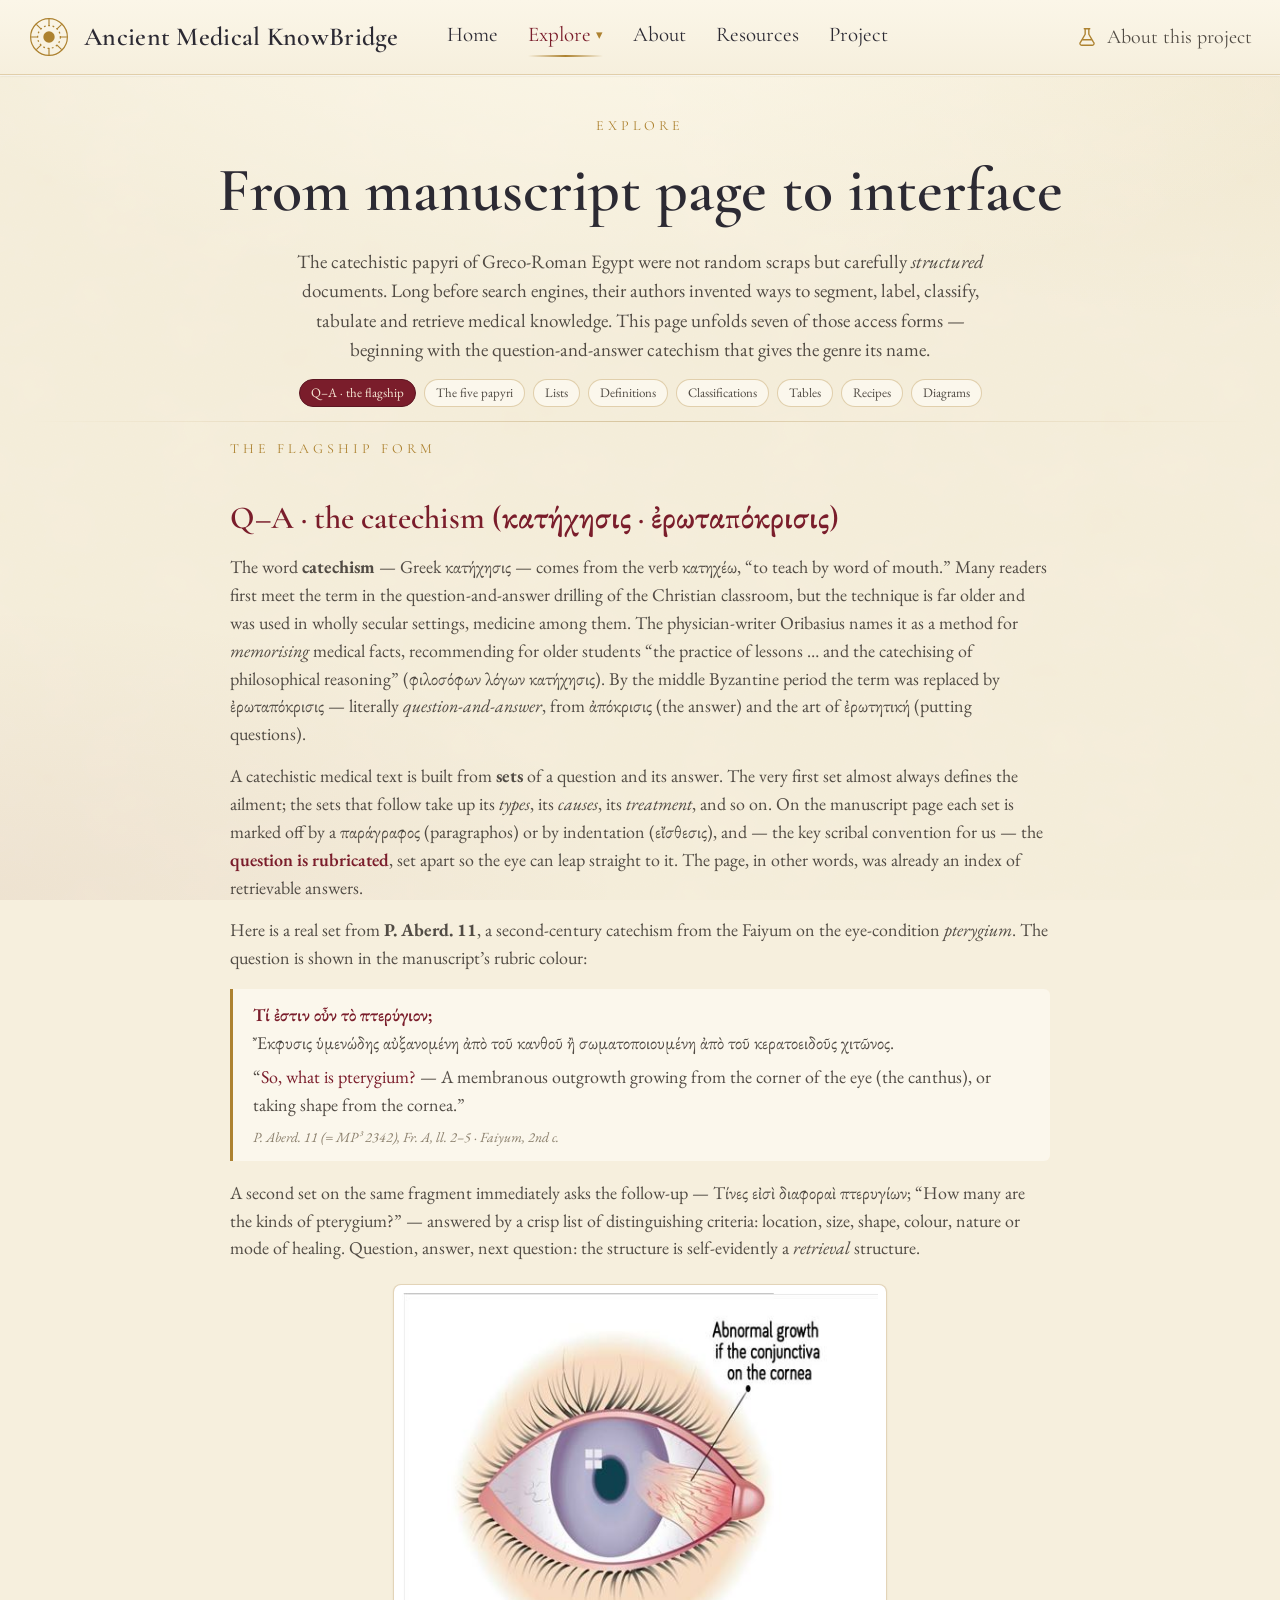
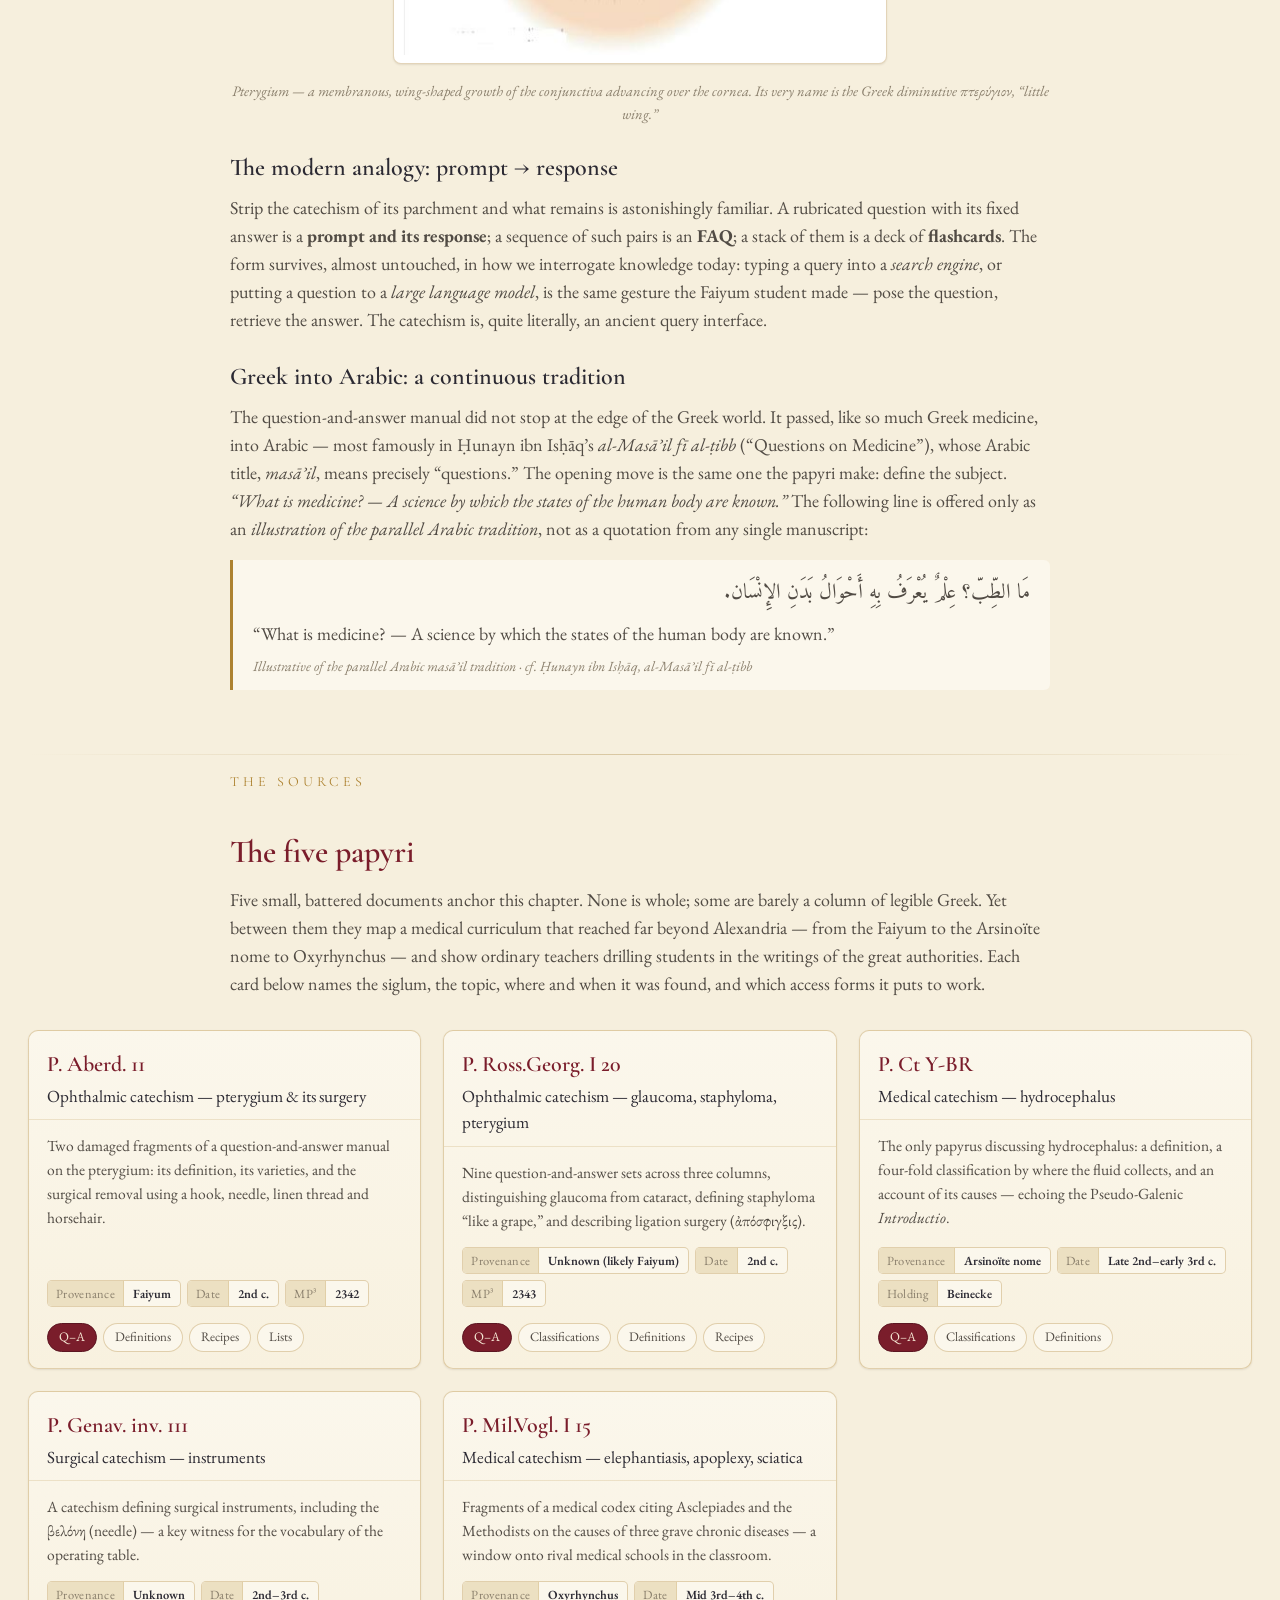
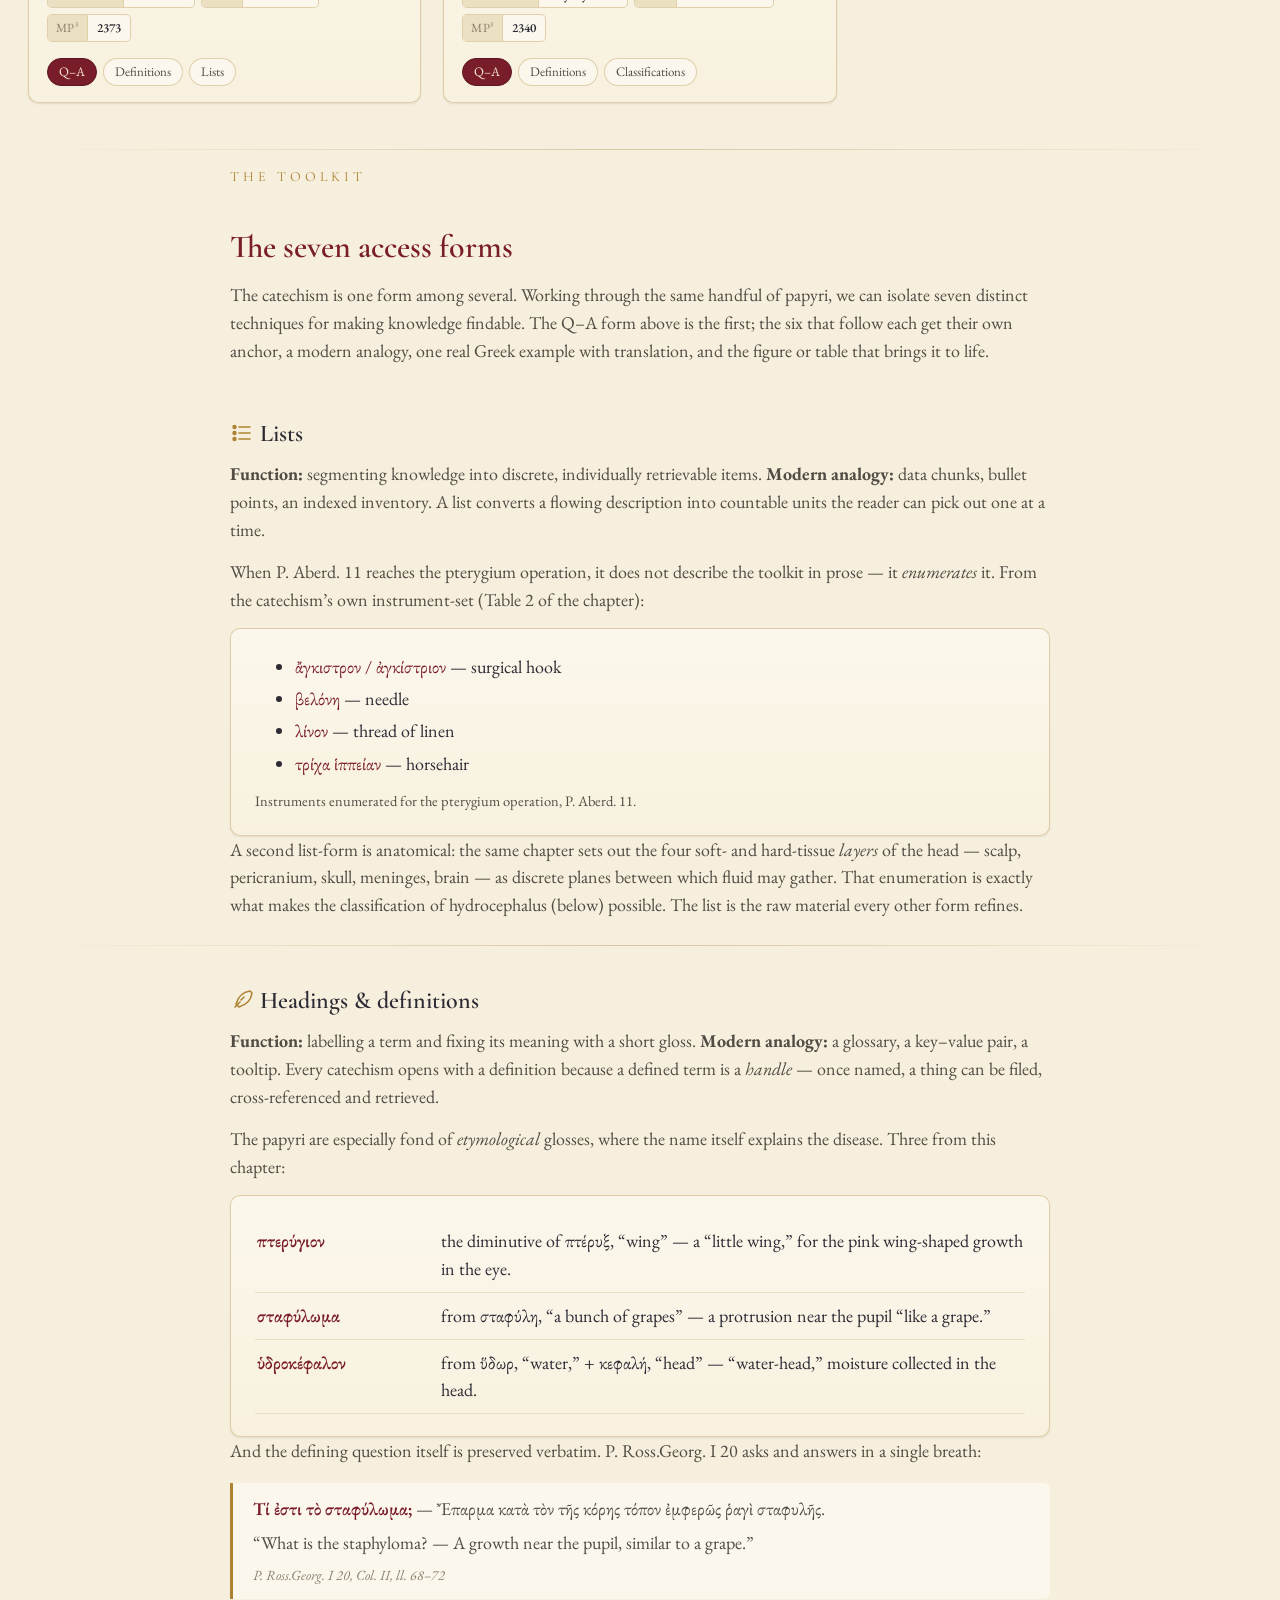
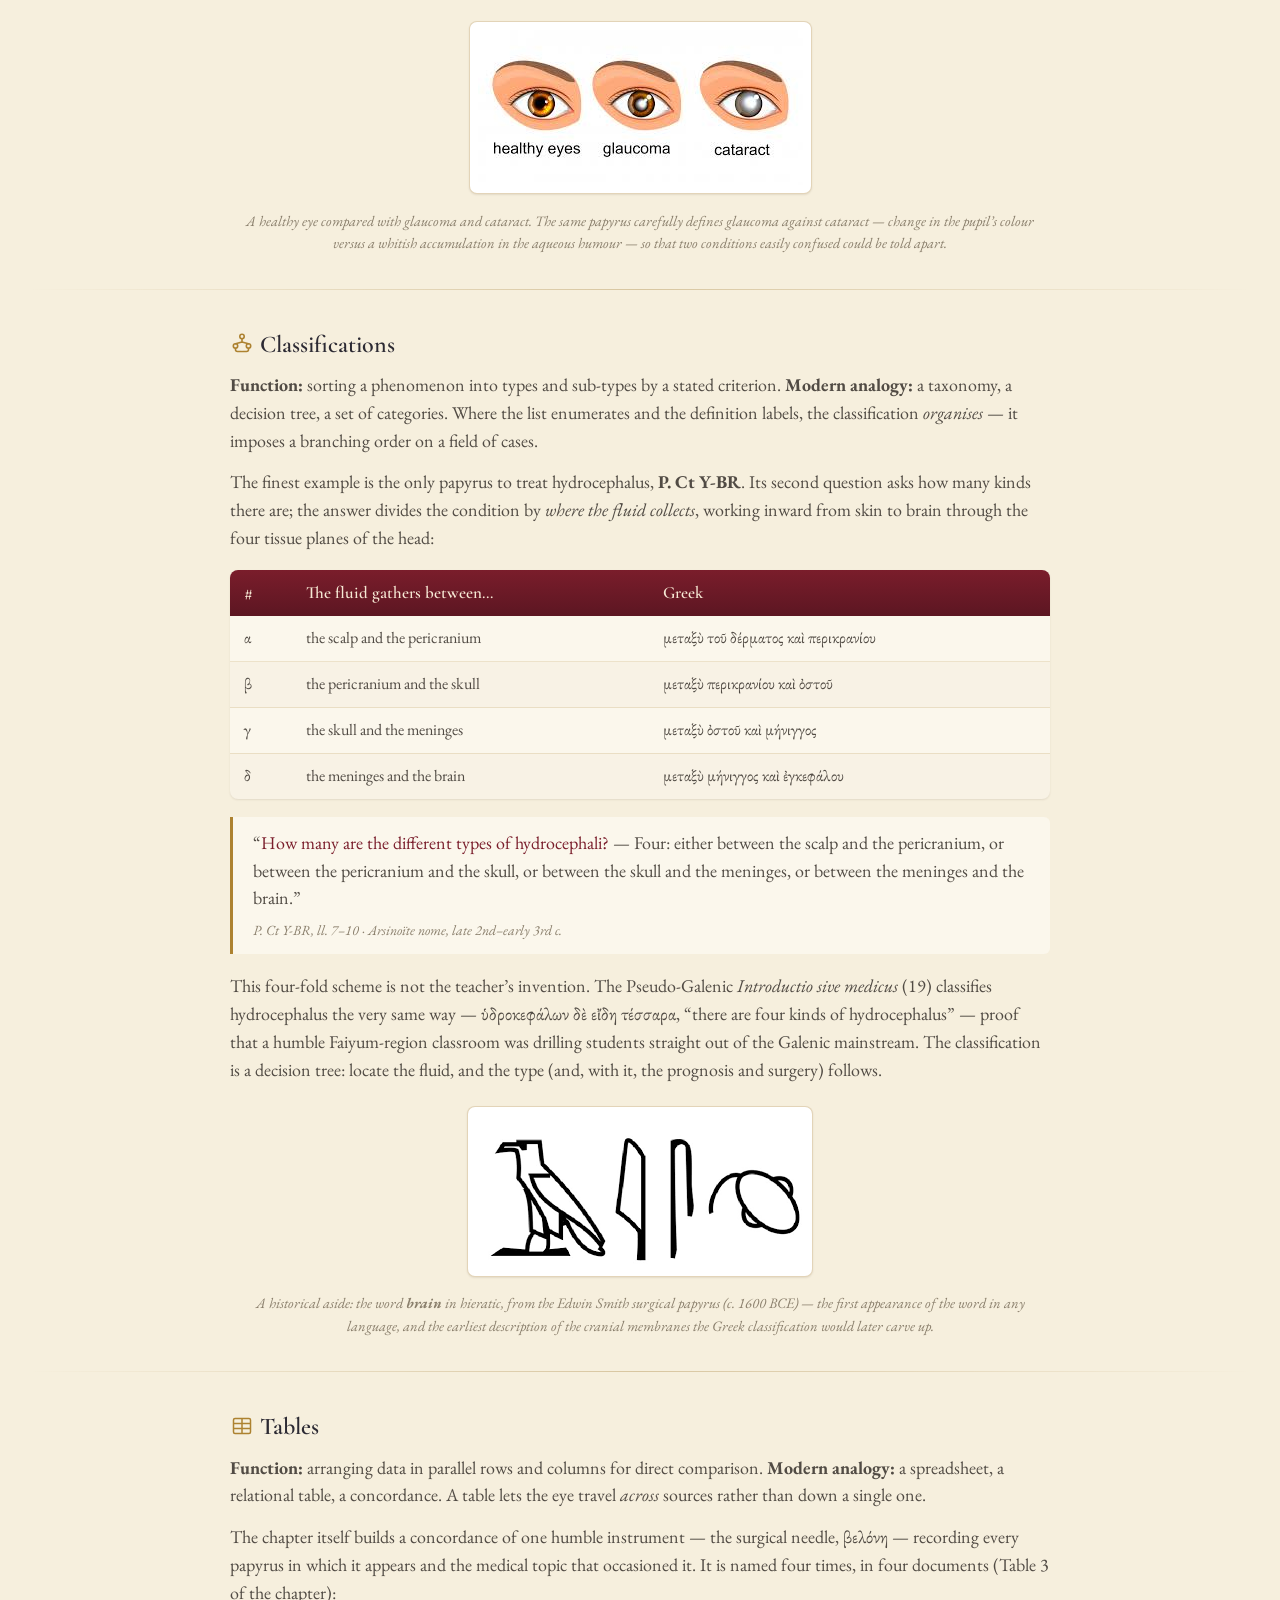
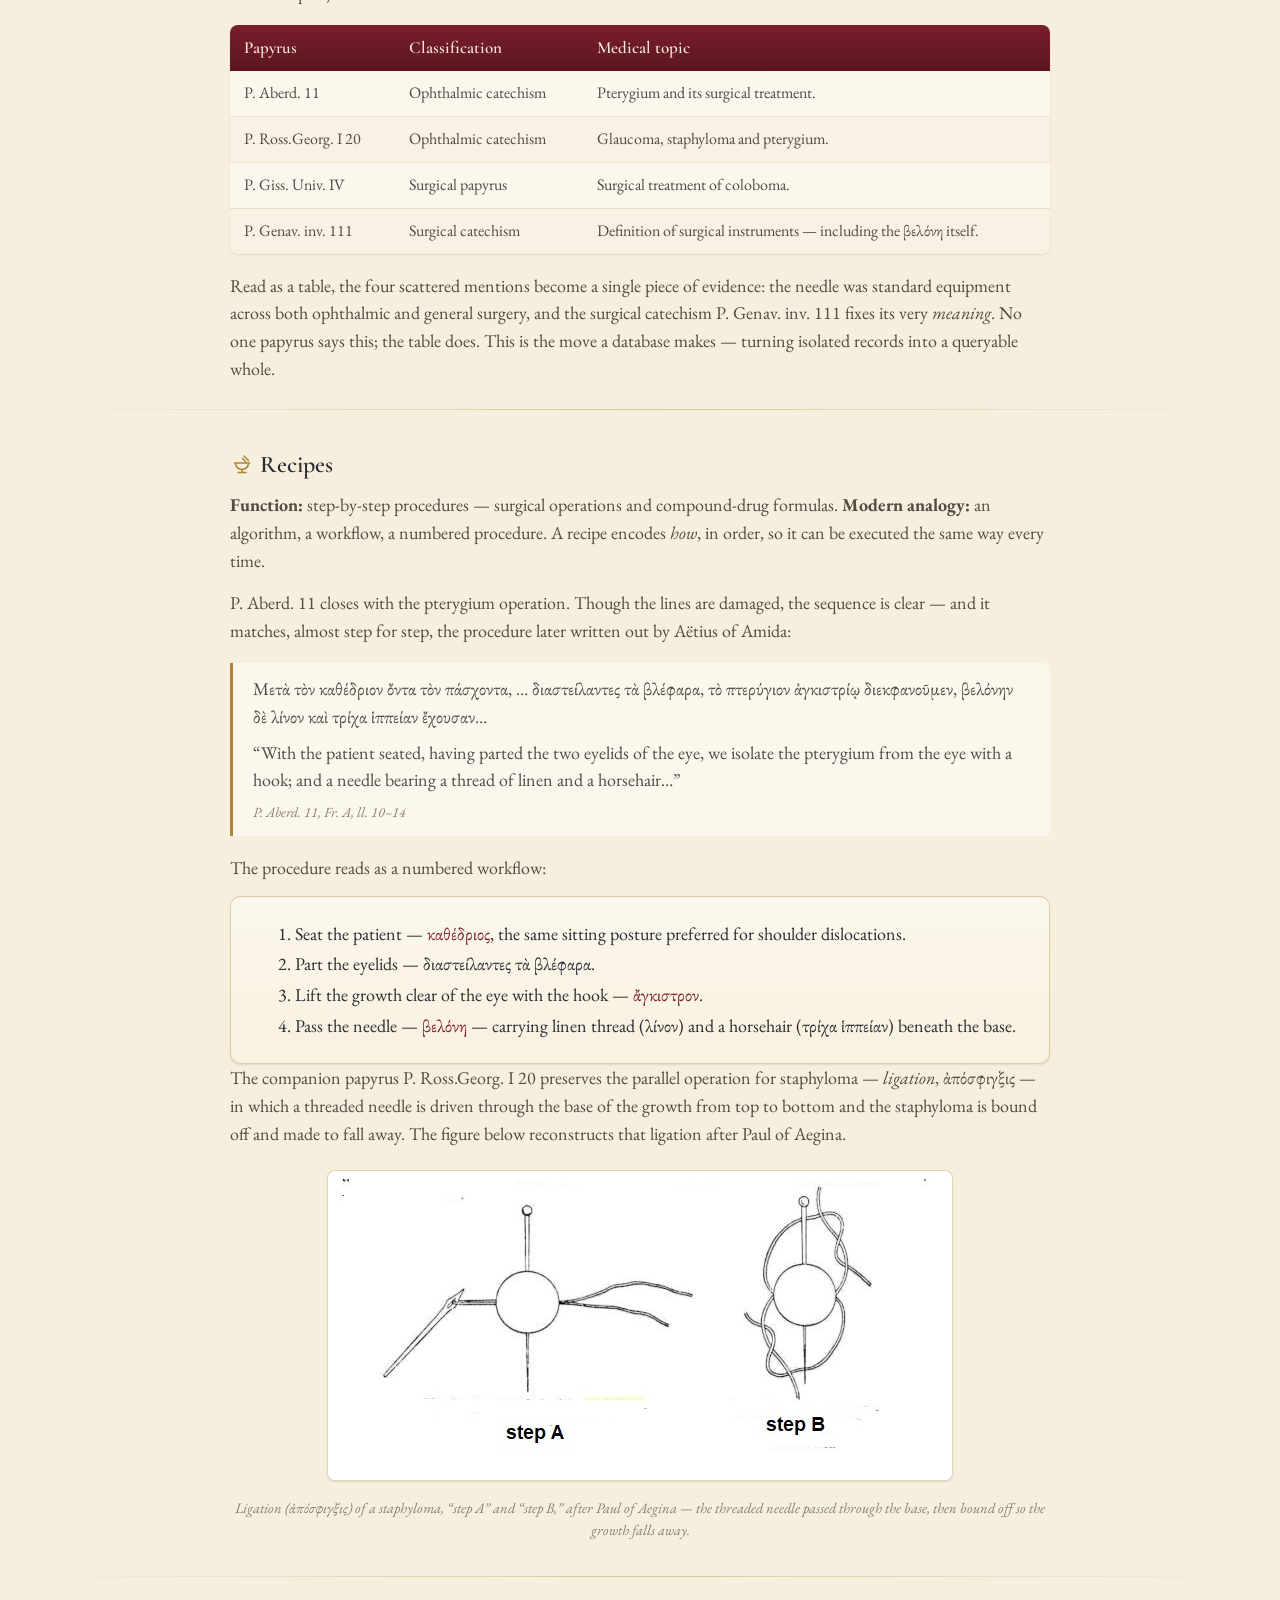
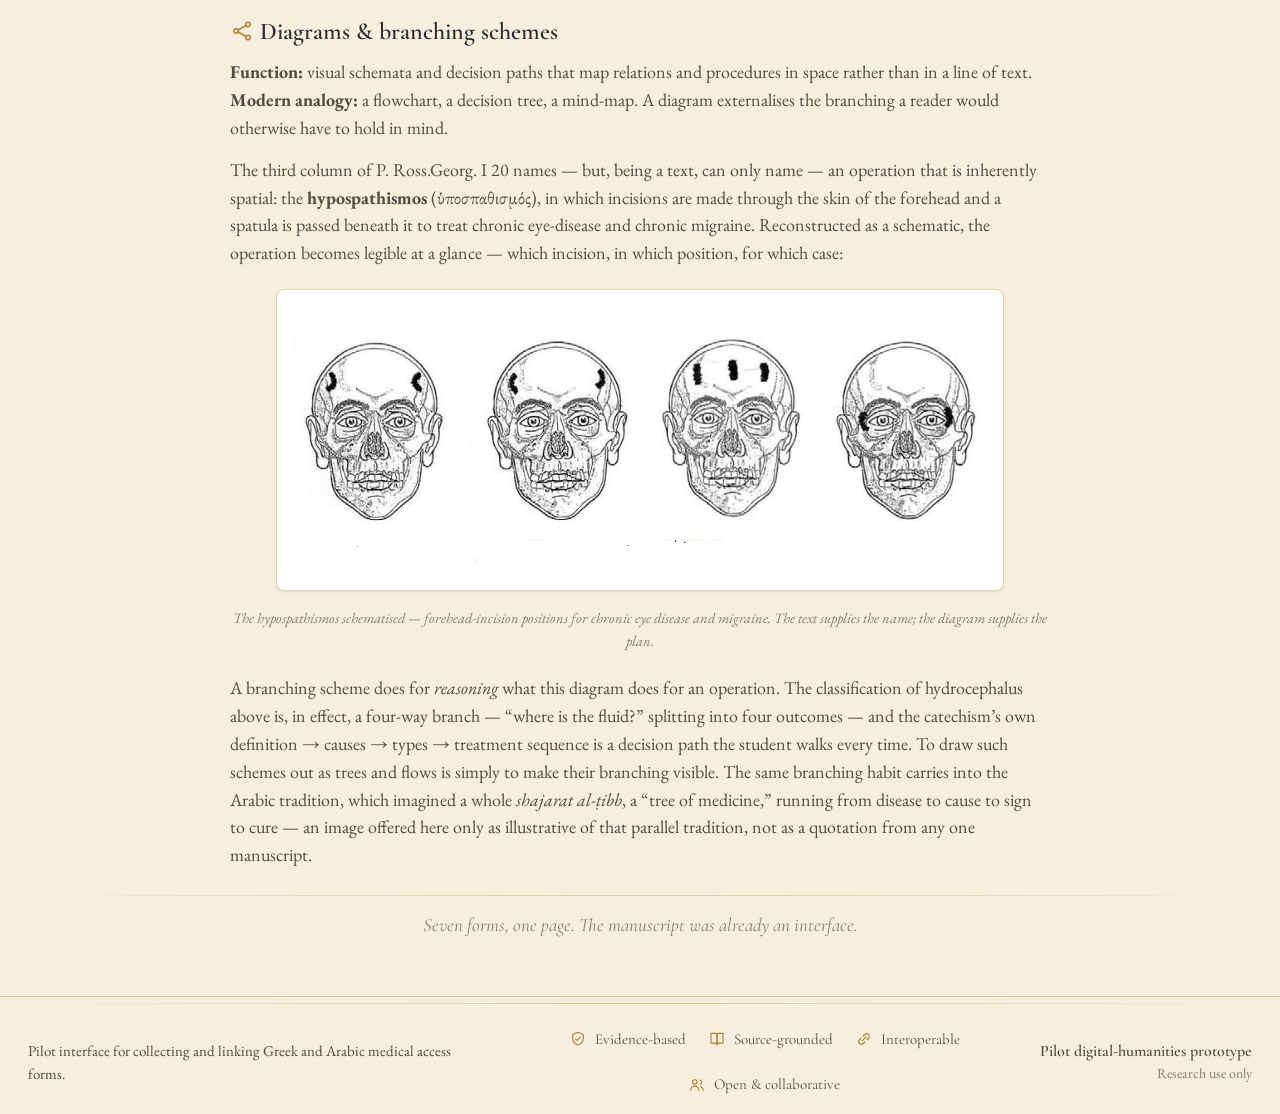
==== explore.html @ 7db0de3a "Publish Ancient Medical KnowBridge — Greek & Arabic medical access forms Co-Authored-By: Claude Opus" ====
<!DOCTYPE html>
<html lang="en">
<head>
<meta charset="utf-8">
<meta name="viewport" content="width=device-width, initial-scale=1">
<title>Explore — Ancient Medical KnowBridge</title>
<meta name="description" content="A deep dive into the seven knowledge-access forms of the Greek medical catechistic papyri — the question-and-answer flagship, the five papyri, and lists, definitions, classifications, tables, recipes and diagrams — from manuscript page to interface.">
<link rel="preconnect" href="https://fonts.googleapis.com">
<link rel="preconnect" href="https://fonts.gstatic.com" crossorigin>
<link href="https://fonts.googleapis.com/css2?family=Cormorant+Garamond:ital,wght@0,400;0,500;0,600;0,700;1,400;1,500;1,600&family=EB+Garamond:ital,wght@0,400;0,500;0,600;1,400;1,500&family=Amiri:wght@400;700&display=swap" rel="stylesheet">
<link rel="stylesheet" href="styles.css">
<link rel="icon" href="assets/favicon.svg">
</head>
<body data-page="explore">
<main class="wrap">

  <!-- ============ page head ============ -->
  <section class="page-head">
    <div class="kicker">Explore</div>
    <h1>From manuscript page to interface</h1>
    <p>The catechistic papyri of Greco-Roman Egypt were not random scraps but carefully <em>structured</em> documents. Long before search engines, their authors invented ways to segment, label, classify, tabulate and retrieve medical knowledge. This page unfolds seven of those access forms — beginning with the question-and-answer catechism that gives the genre its name.</p>
  </section>

  <!-- ============ in-page navigation pills ============ -->
  <div class="center" style="padding:0 0 8px;">
    <div class="pills" style="justify-content:center;">
      <a class="pill solid" href="#qa">Q–A · the flagship</a>
      <a class="pill" href="#papyri">The five papyri</a>
      <a class="pill" href="#lists">Lists</a>
      <a class="pill" href="#definitions">Definitions</a>
      <a class="pill" href="#classifications">Classifications</a>
      <a class="pill" href="#tables">Tables</a>
      <a class="pill" href="#recipes">Recipes</a>
      <a class="pill" href="#diagrams">Diagrams</a>
    </div>
  </div>

  <hr class="divider-rule">

  <!-- ============================================================= -->
  <!-- 1. THE FLAGSHIP: Q–A / CATECHISM                              -->
  <!-- ============================================================= -->
  <section id="qa">
    <div class="prose">
      <div class="kicker" style="color:var(--gold);letter-spacing:4px;text-transform:uppercase;font-family:var(--display);font-size:14px;">The flagship form</div>
      <h2>Q–A · the catechism (κατήχησις · ἐρωταπόκρισις)</h2>

      <p>The word <strong>catechism</strong> — Greek <span class="greek">κατήχησις</span> — comes from the verb <span class="greek">κατηχέω</span>, “to teach by word of mouth.” Many readers first meet the term in the question-and-answer drilling of the Christian classroom, but the technique is far older and was used in wholly secular settings, medicine among them. The physician-writer Oribasius names it as a method for <em>memorising</em> medical facts, recommending for older students “the practice of lessons … and the catechising of philosophical reasoning” (<span class="greek">φιλοσόφων λόγων κατήχησις</span>). By the middle Byzantine period the term was replaced by <span class="greek">ἐρωταπόκρισις</span> — literally <em>question-and-answer</em>, from <span class="greek">ἀπόκρισις</span> (the answer) and the art of <span class="greek">ἐρωτητική</span> (putting questions).</p>

      <p>A catechistic medical text is built from <strong>sets</strong> of a question and its answer. The very first set almost always defines the ailment; the sets that follow take up its <em>types</em>, its <em>causes</em>, its <em>treatment</em>, and so on. On the manuscript page each set is marked off by a <span class="greek">παράγραφος</span> (paragraphos) or by indentation (<span class="greek">εἴσθεσις</span>), and — the key scribal convention for us — the <span style="color:var(--burgundy);font-weight:600;">question is rubricated</span>, set apart so the eye can leap straight to it. The page, in other words, was already an index of retrievable answers.</p>

      <p>Here is a real set from <strong>P. Aberd. 11</strong>, a second-century catechism from the Faiyum on the eye-condition <em>pterygium</em>. The question is shown in the manuscript’s rubric colour:</p>

      <blockquote>
        <p class="greek" style="margin:0 0 6px;"><span style="color:var(--burgundy);font-weight:600;">Τί ἐστιν οὖν τὸ πτερύγιον;</span><br>
        Ἔκφυσις ὑμενώδης αὐξανομένη ἀπὸ τοῦ κανθοῦ ἢ σωματοποιουμένη ἀπὸ τοῦ κερατοειδοῦς χιτῶνος.</p>
        <p style="margin:0;">“<span style="color:var(--burgundy);">So, what is pterygium?</span> — A membranous outgrowth growing from the corner of the eye (the canthus), or taking shape from the cornea.”</p>
        <span class="src">P. Aberd. 11 (= MP³ 2342), Fr. A, ll. 2–5 · Faiyum, 2nd c.</span>
      </blockquote>

      <p>A second set on the same fragment immediately asks the follow-up — <span class="greek">Τίνες εἰσὶ διαφοραὶ πτερυγίων;</span> “How many are the kinds of pterygium?” — answered by a crisp list of distinguishing criteria: location, size, shape, colour, nature or mode of healing. Question, answer, next question: the structure is self-evidently a <em>retrieval</em> structure.</p>

      <figure class="fig">
        <img src="assets/manuscripts/img01.jpg" alt="Modern medical illustration of a pterygium: a triangular, wing-shaped conjunctival growth advancing from the corner of the eye across the cornea.">
        <figcaption>Pterygium — a membranous, wing-shaped growth of the conjunctiva advancing over the cornea. Its very name is the Greek diminutive <span class="greek">πτερύγιον</span>, “little wing.”</figcaption>
      </figure>

      <h3>The modern analogy: prompt → response</h3>
      <p>Strip the catechism of its parchment and what remains is astonishingly familiar. A rubricated question with its fixed answer is a <strong>prompt and its response</strong>; a sequence of such pairs is an <strong>FAQ</strong>; a stack of them is a deck of <strong>flashcards</strong>. The form survives, almost untouched, in how we interrogate knowledge today: typing a query into a <em>search engine</em>, or putting a question to a <em>large language model</em>, is the same gesture the Faiyum student made — pose the question, retrieve the answer. The catechism is, quite literally, an ancient query interface.</p>

      <h3>Greek into Arabic: a continuous tradition</h3>
      <p>The question-and-answer manual did not stop at the edge of the Greek world. It passed, like so much Greek medicine, into Arabic — most famously in Ḥunayn ibn Isḥāq’s <em>al-Masāʾil fī al-ṭibb</em> (“Questions on Medicine”), whose Arabic title, <em>masāʾil</em>, means precisely “questions.” The opening move is the same one the papyri make: define the subject. <em>“What is medicine? — A science by which the states of the human body are known.”</em> The following line is offered only as an <em>illustration of the parallel Arabic tradition</em>, not as a quotation from any single manuscript:</p>

      <blockquote>
        <p class="greek" dir="rtl" style="font-family:var(--arabic);font-size:21px;line-height:2;text-align:right;margin:0 0 6px;">مَا الطِّبّ؟ عِلْمٌ يُعْرَفُ بِهِ أَحْوَالُ بَدَنِ الإِنْسَان.</p>
        <p style="margin:0;">“What is medicine? — A science by which the states of the human body are known.”</p>
        <span class="src">Illustrative of the parallel Arabic <em>masāʾil</em> tradition · cf. Ḥunayn ibn Isḥāq, al-Masāʾil fī al-ṭibb</span>
      </blockquote>
    </div>
  </section>

  <hr class="divider-rule">

  <!-- ============================================================= -->
  <!-- 2. THE FIVE PAPYRI                                            -->
  <!-- ============================================================= -->
  <section id="papyri">
    <div class="prose" style="padding-bottom:4px;">
      <div class="kicker" style="color:var(--gold);letter-spacing:4px;text-transform:uppercase;font-family:var(--display);font-size:14px;">The sources</div>
      <h2>The five papyri</h2>
      <p>Five small, battered documents anchor this chapter. None is whole; some are barely a column of legible Greek. Yet between them they map a medical curriculum that reached far beyond Alexandria — from the Faiyum to the Arsinoïte nome to Oxyrhynchus — and show ordinary teachers drilling students in the writings of the great authorities. Each card below names the siglum, the topic, where and when it was found, and which access forms it puts to work.</p>
    </div>

    <div class="gallery">

      <div class="papyrus">
        <div class="pp-head">
          <div class="pp-id">P. Aberd. 11</div>
          <div class="pp-topic">Ophthalmic catechism — pterygium &amp; its surgery</div>
        </div>
        <div class="pp-body">Two damaged fragments of a question-and-answer manual on the pterygium: its definition, its varieties, and the surgical removal using a hook, needle, linen thread and horsehair.</div>
        <div class="pp-meta">
          <span class="chip"><span class="k">Provenance</span><span class="v">Faiyum</span></span>
          <span class="chip"><span class="k">Date</span><span class="v">2nd c.</span></span>
          <span class="chip"><span class="k">MP³</span><span class="v">2342</span></span>
        </div>
        <div class="pp-meta" style="padding-top:0;">
          <span class="pill solid">Q–A</span><span class="pill">Definitions</span><span class="pill">Recipes</span><span class="pill">Lists</span>
        </div>
      </div>

      <div class="papyrus">
        <div class="pp-head">
          <div class="pp-id">P. Ross.Georg. I 20</div>
          <div class="pp-topic">Ophthalmic catechism — glaucoma, staphyloma, pterygium</div>
        </div>
        <div class="pp-body">Nine question-and-answer sets across three columns, distinguishing glaucoma from cataract, defining staphyloma “like a grape,” and describing ligation surgery (<span class="greek">ἀπόσφιγξις</span>).</div>
        <div class="pp-meta">
          <span class="chip"><span class="k">Provenance</span><span class="v">Unknown (likely Faiyum)</span></span>
          <span class="chip"><span class="k">Date</span><span class="v">2nd c.</span></span>
          <span class="chip"><span class="k">MP³</span><span class="v">2343</span></span>
        </div>
        <div class="pp-meta" style="padding-top:0;">
          <span class="pill solid">Q–A</span><span class="pill">Classifications</span><span class="pill">Definitions</span><span class="pill">Recipes</span>
        </div>
      </div>

      <div class="papyrus">
        <div class="pp-head">
          <div class="pp-id">P. Ct Y-BR</div>
          <div class="pp-topic">Medical catechism — hydrocephalus</div>
        </div>
        <div class="pp-body">The only papyrus discussing hydrocephalus: a definition, a four-fold classification by where the fluid collects, and an account of its causes — echoing the Pseudo-Galenic <em>Introductio</em>.</div>
        <div class="pp-meta">
          <span class="chip"><span class="k">Provenance</span><span class="v">Arsinoïte nome</span></span>
          <span class="chip"><span class="k">Date</span><span class="v">Late 2nd–early 3rd c.</span></span>
          <span class="chip"><span class="k">Holding</span><span class="v">Beinecke</span></span>
        </div>
        <div class="pp-meta" style="padding-top:0;">
          <span class="pill solid">Q–A</span><span class="pill">Classifications</span><span class="pill">Definitions</span>
        </div>
      </div>

      <div class="papyrus">
        <div class="pp-head">
          <div class="pp-id">P. Genav. inv. 111</div>
          <div class="pp-topic">Surgical catechism — instruments</div>
        </div>
        <div class="pp-body">A catechism defining surgical instruments, including the <span class="greek">βελόνη</span> (needle) — a key witness for the vocabulary of the operating table.</div>
        <div class="pp-meta">
          <span class="chip"><span class="k">Provenance</span><span class="v">Unknown</span></span>
          <span class="chip"><span class="k">Date</span><span class="v">2nd–3rd c.</span></span>
          <span class="chip"><span class="k">MP³</span><span class="v">2373</span></span>
        </div>
        <div class="pp-meta" style="padding-top:0;">
          <span class="pill solid">Q–A</span><span class="pill">Definitions</span><span class="pill">Lists</span>
        </div>
      </div>

      <div class="papyrus">
        <div class="pp-head">
          <div class="pp-id">P. Mil.Vogl. I 15</div>
          <div class="pp-topic">Medical catechism — elephantiasis, apoplexy, sciatica</div>
        </div>
        <div class="pp-body">Fragments of a medical codex citing Asclepiades and the Methodists on the causes of three grave chronic diseases — a window onto rival medical schools in the classroom.</div>
        <div class="pp-meta">
          <span class="chip"><span class="k">Provenance</span><span class="v">Oxyrhynchus</span></span>
          <span class="chip"><span class="k">Date</span><span class="v">Mid 3rd–4th c.</span></span>
          <span class="chip"><span class="k">MP³</span><span class="v">2340</span></span>
        </div>
        <div class="pp-meta" style="padding-top:0;">
          <span class="pill solid">Q–A</span><span class="pill">Definitions</span><span class="pill">Classifications</span>
        </div>
      </div>

    </div>
  </section>

  <hr class="divider-rule">

  <!-- ============================================================= -->
  <!-- 3. THE SEVEN ACCESS FORMS                                     -->
  <!-- ============================================================= -->
  <section id="forms">
    <div class="prose" style="padding-bottom:6px;">
      <div class="kicker" style="color:var(--gold);letter-spacing:4px;text-transform:uppercase;font-family:var(--display);font-size:14px;">The toolkit</div>
      <h2>The seven access forms</h2>
      <p>The catechism is one form among several. Working through the same handful of papyri, we can isolate seven distinct techniques for making knowledge findable. The Q–A form above is the first; the six that follow each get their own anchor, a modern analogy, one real Greek example with translation, and the figure or table that brings it to life.</p>
    </div>

    <!-- ---------- LISTS ---------- -->
    <div id="lists" class="prose" style="padding-top:6px;padding-bottom:6px;">
      <h3><svg style="width:24px;height:24px;color:var(--gold);vertical-align:-4px;margin-right:6px;"><use href="#i-list"/></svg>Lists</h3>
      <p><strong>Function:</strong> segmenting knowledge into discrete, individually retrievable items. <strong>Modern analogy:</strong> data chunks, bullet points, an indexed inventory. A list converts a flowing description into countable units the reader can pick out one at a time.</p>
      <p>When P. Aberd. 11 reaches the pterygium operation, it does not describe the toolkit in prose — it <em>enumerates</em> it. From the catechism’s own instrument-set (Table 2 of the chapter):</p>
      <div class="card-panel">
        <ul class="greek" style="margin:0;line-height:1.8;">
          <li><span style="color:var(--burgundy);">ἄγκιστρον / ἀγκίστριον</span> — surgical hook</li>
          <li><span style="color:var(--burgundy);">βελόνη</span> — needle</li>
          <li><span style="color:var(--burgundy);">λίνον</span> — thread of linen</li>
          <li><span style="color:var(--burgundy);">τρίχα ἱππείαν</span> — horsehair</li>
        </ul>
        <p class="muted" style="margin:10px 0 0;font-size:14.5px;">Instruments enumerated for the pterygium operation, P. Aberd. 11.</p>
      </div>
      <p>A second list-form is anatomical: the same chapter sets out the four soft- and hard-tissue <em>layers</em> of the head — scalp, pericranium, skull, meninges, brain — as discrete planes between which fluid may gather. That enumeration is exactly what makes the classification of hydrocephalus (below) possible. The list is the raw material every other form refines.</p>
    </div>

    <hr class="divider-rule">

    <!-- ---------- DEFINITIONS ---------- -->
    <div id="definitions" class="prose" style="padding-top:6px;padding-bottom:6px;">
      <h3><svg style="width:24px;height:24px;color:var(--gold);vertical-align:-4px;margin-right:6px;"><use href="#i-quill"/></svg>Headings &amp; definitions</h3>
      <p><strong>Function:</strong> labelling a term and fixing its meaning with a short gloss. <strong>Modern analogy:</strong> a glossary, a key–value pair, a tooltip. Every catechism opens with a definition because a defined term is a <em>handle</em> — once named, a thing can be filed, cross-referenced and retrieved.</p>
      <p>The papyri are especially fond of <em>etymological</em> glosses, where the name itself explains the disease. Three from this chapter:</p>
      <div class="card-panel">
        <div class="prop-row" style="display:grid;grid-template-columns:170px 1fr;gap:14px;padding:9px 2px;border-bottom:1px solid var(--line-soft);">
          <span class="greek" style="color:var(--burgundy);font-weight:600;">πτερύγιον</span>
          <span>the diminutive of <span class="greek">πτέρυξ</span>, “wing” — a “little wing,” for the pink wing-shaped growth in the eye.</span>
        </div>
        <div class="prop-row" style="display:grid;grid-template-columns:170px 1fr;gap:14px;padding:9px 2px;border-bottom:1px solid var(--line-soft);">
          <span class="greek" style="color:var(--burgundy);font-weight:600;">σταφύλωμα</span>
          <span>from <span class="greek">σταφύλη</span>, “a bunch of grapes” — a protrusion near the pupil “like a grape.”</span>
        </div>
        <div class="prop-row" style="display:grid;grid-template-columns:170px 1fr;gap:14px;padding:9px 2px;">
          <span class="greek" style="color:var(--burgundy);font-weight:600;">ὑδροκέφαλον</span>
          <span>from <span class="greek">ὕδωρ</span>, “water,” + <span class="greek">κεφαλή</span>, “head” — “water-head,” moisture collected in the head.</span>
        </div>
      </div>
      <p>And the defining question itself is preserved verbatim. P. Ross.Georg. I 20 asks and answers in a single breath:</p>
      <blockquote>
        <p class="greek" style="margin:0 0 6px;"><span style="color:var(--burgundy);font-weight:600;">Τί ἐστι τὸ σταφύλωμα;</span> — Ἔπαρμα κατὰ τὸν τῆς κόρης τόπον ἐμφερῶς ῥαγὶ σταφυλῆς.</p>
        <p style="margin:0;">“What is the staphyloma? — A growth near the pupil, similar to a grape.”</p>
        <span class="src">P. Ross.Georg. I 20, Col. II, ll. 68–72</span>
      </blockquote>
      <figure class="fig">
        <img src="assets/manuscripts/img07.jpg" alt="Illustration comparing a healthy eye with an eye affected by glaucoma and one affected by cataract.">
        <figcaption>A healthy eye compared with glaucoma and cataract. The same papyrus carefully <em>defines</em> glaucoma against cataract — change in the pupil’s colour versus a whitish accumulation in the aqueous humour — so that two conditions easily confused could be told apart.</figcaption>
      </figure>
    </div>

    <hr class="divider-rule">

    <!-- ---------- CLASSIFICATIONS ---------- -->
    <div id="classifications" class="prose" style="padding-top:6px;padding-bottom:6px;">
      <h3><svg style="width:24px;height:24px;color:var(--gold);vertical-align:-4px;margin-right:6px;"><use href="#i-tree"/></svg>Classifications</h3>
      <p><strong>Function:</strong> sorting a phenomenon into types and sub-types by a stated criterion. <strong>Modern analogy:</strong> a taxonomy, a decision tree, a set of categories. Where the list enumerates and the definition labels, the classification <em>organises</em> — it imposes a branching order on a field of cases.</p>
      <p>The finest example is the only papyrus to treat hydrocephalus, <strong>P. Ct Y-BR</strong>. Its second question asks how many kinds there are; the answer divides the condition by <em>where the fluid collects</em>, working inward from skin to brain through the four tissue planes of the head:</p>

      <table class="data">
        <thead>
          <tr><th>#</th><th>The fluid gathers between…</th><th>Greek</th></tr>
        </thead>
        <tbody>
          <tr><td>α</td><td>the scalp and the pericranium</td><td class="greek">μεταξὺ τοῦ δέρματος καὶ περικρανίου</td></tr>
          <tr><td>β</td><td>the pericranium and the skull</td><td class="greek">μεταξὺ περικρανίου καὶ ὀστοῦ</td></tr>
          <tr><td>γ</td><td>the skull and the meninges</td><td class="greek">μεταξὺ ὀστοῦ καὶ μήνιγγος</td></tr>
          <tr><td>δ</td><td>the meninges and the brain</td><td class="greek">μεταξὺ μήνιγγος καὶ ἐγκεφάλου</td></tr>
        </tbody>
      </table>

      <blockquote>
        <p style="margin:0 0 6px;">“<span style="color:var(--burgundy);">How many are the different types of hydrocephali?</span> — Four: either between the scalp and the pericranium, or between the pericranium and the skull, or between the skull and the meninges, or between the meninges and the brain.”</p>
        <span class="src">P. Ct Y-BR, ll. 7–10 · Arsinoïte nome, late 2nd–early 3rd c.</span>
      </blockquote>

      <p>This four-fold scheme is not the teacher’s invention. The Pseudo-Galenic <em>Introductio sive medicus</em> (19) classifies hydrocephalus the very same way — <span class="greek">ὑδροκεφάλων δὲ εἴδη τέσσαρα</span>, “there are four kinds of hydrocephalus” — proof that a humble Faiyum-region classroom was drilling students straight out of the Galenic mainstream. The classification is a decision tree: locate the fluid, and the type (and, with it, the prognosis and surgery) follows.</p>

      <figure class="fig">
        <img src="assets/manuscripts/img08.png" alt="The word ‘brain’ written in hieratic script, drawn from the Edwin Smith surgical papyrus.">
        <figcaption><em>A historical aside:</em> the word <strong>brain</strong> in hieratic, from the Edwin Smith surgical papyrus (c. 1600 BCE) — the first appearance of the word in any language, and the earliest description of the cranial membranes the Greek classification would later carve up.</figcaption>
      </figure>
    </div>

    <hr class="divider-rule">

    <!-- ---------- TABLES ---------- -->
    <div id="tables" class="prose" style="padding-top:6px;padding-bottom:6px;">
      <h3><svg style="width:24px;height:24px;color:var(--gold);vertical-align:-4px;margin-right:6px;"><use href="#i-table"/></svg>Tables</h3>
      <p><strong>Function:</strong> arranging data in parallel rows and columns for direct comparison. <strong>Modern analogy:</strong> a spreadsheet, a relational table, a concordance. A table lets the eye travel <em>across</em> sources rather than down a single one.</p>
      <p>The chapter itself builds a concordance of one humble instrument — the surgical needle, <span class="greek">βελόνη</span> — recording every papyrus in which it appears and the medical topic that occasioned it. It is named four times, in four documents (Table 3 of the chapter):</p>

      <table class="data">
        <thead>
          <tr><th>Papyrus</th><th>Classification</th><th>Medical topic</th></tr>
        </thead>
        <tbody>
          <tr><td>P. Aberd. 11</td><td>Ophthalmic catechism</td><td>Pterygium and its surgical treatment.</td></tr>
          <tr><td>P. Ross.Georg. I 20</td><td>Ophthalmic catechism</td><td>Glaucoma, staphyloma and pterygium.</td></tr>
          <tr><td>P. Giss. Univ. IV</td><td>Surgical papyrus</td><td>Surgical treatment of coloboma.</td></tr>
          <tr><td>P. Genav. inv. 111</td><td>Surgical catechism</td><td>Definition of surgical instruments — including the <span class="greek">βελόνη</span> itself.</td></tr>
        </tbody>
      </table>

      <p>Read as a table, the four scattered mentions become a single piece of evidence: the needle was standard equipment across both ophthalmic and general surgery, and the surgical catechism P. Genav. inv. 111 fixes its very <em>meaning</em>. No one papyrus says this; the table does. This is the move a database makes — turning isolated records into a queryable whole.</p>
    </div>

    <hr class="divider-rule">

    <!-- ---------- RECIPES ---------- -->
    <div id="recipes" class="prose" style="padding-top:6px;padding-bottom:6px;">
      <h3><svg style="width:24px;height:24px;color:var(--gold);vertical-align:-4px;margin-right:6px;"><use href="#i-mortar"/></svg>Recipes</h3>
      <p><strong>Function:</strong> step-by-step procedures — surgical operations and compound-drug formulas. <strong>Modern analogy:</strong> an algorithm, a workflow, a numbered procedure. A recipe encodes <em>how</em>, in order, so it can be executed the same way every time.</p>
      <p>P. Aberd. 11 closes with the pterygium operation. Though the lines are damaged, the sequence is clear — and it matches, almost step for step, the procedure later written out by Aëtius of Amida:</p>
      <blockquote>
        <p class="greek" style="margin:0 0 8px;">Μετὰ τὸν καθέδριον ὄντα τὸν πάσχοντα, … διαστείλαντες τὰ βλέφαρα, τὸ πτερύγιον ἀγκιστρίῳ διεκφανοῦμεν, βελόνην δὲ λίνον καὶ τρίχα ἱππείαν ἔχουσαν…</p>
        <p style="margin:0;">“With the patient seated, having parted the two eyelids of the eye, we isolate the pterygium from the eye with a hook; and a needle bearing a thread of linen and a horsehair…”</p>
        <span class="src">P. Aberd. 11, Fr. A, ll. 10–14</span>
      </blockquote>
      <p>The procedure reads as a numbered workflow:</p>
      <div class="card-panel">
        <ol style="margin:0;line-height:1.7;">
          <li>Seat the patient — <span class="greek" style="color:var(--burgundy);">καθέδριος</span>, the same sitting posture preferred for shoulder dislocations.</li>
          <li>Part the eyelids — <span class="greek">διαστείλαντες τὰ βλέφαρα</span>.</li>
          <li>Lift the growth clear of the eye with the hook — <span class="greek" style="color:var(--burgundy);">ἄγκιστρον</span>.</li>
          <li>Pass the needle — <span class="greek" style="color:var(--burgundy);">βελόνη</span> — carrying linen thread (<span class="greek">λίνον</span>) and a horsehair (<span class="greek">τρίχα ἱππείαν</span>) beneath the base.</li>
        </ol>
      </div>
      <p>The companion papyrus P. Ross.Georg. I 20 preserves the parallel operation for staphyloma — <em>ligation</em>, <span class="greek">ἀπόσφιγξις</span> — in which a threaded needle is driven through the base of the growth from top to bottom and the staphyloma is bound off and made to fall away. The figure below reconstructs that ligation after Paul of Aegina.</p>
      <figure class="fig">
        <img src="assets/manuscripts/img04.jpg" alt="Two-step schematic of the ligation (apospinxis) of a staphyloma: step A drives a needle through the base, step B binds the thread off, after Paul of Aegina.">
        <figcaption>Ligation (<span class="greek">ἀπόσφιγξις</span>) of a staphyloma, “step A” and “step B,” after Paul of Aegina — the threaded needle passed through the base, then bound off so the growth falls away.</figcaption>
      </figure>
    </div>

    <hr class="divider-rule">

    <!-- ---------- DIAGRAMS ---------- -->
    <div id="diagrams" class="prose" style="padding-top:6px;padding-bottom:6px;">
      <h3><svg style="width:24px;height:24px;color:var(--gold);vertical-align:-4px;margin-right:6px;"><use href="#i-branch"/></svg>Diagrams &amp; branching schemes</h3>
      <p><strong>Function:</strong> visual schemata and decision paths that map relations and procedures in space rather than in a line of text. <strong>Modern analogy:</strong> a flowchart, a decision tree, a mind-map. A diagram externalises the branching a reader would otherwise have to hold in mind.</p>
      <p>The third column of P. Ross.Georg. I 20 names — but, being a text, can only name — an operation that is inherently spatial: the <strong>hypospathismos</strong> (<span class="greek">ὑποσπαθισμός</span>), in which incisions are made through the skin of the forehead and a spatula is passed beneath it to treat chronic eye-disease and chronic migraine. Reconstructed as a schematic, the operation becomes legible at a glance — which incision, in which position, for which case:</p>
      <figure class="fig">
        <img src="assets/manuscripts/img02.jpg" alt="Schematic of the hypospathismos: four skull diagrams showing the positions of the forehead incisions used for chronic eye disease and migraine.">
        <figcaption>The hypospathismos schematised — forehead-incision positions for chronic eye disease and migraine. The text supplies the name; the diagram supplies the <em>plan</em>.</figcaption>
      </figure>
      <p>A branching scheme does for <em>reasoning</em> what this diagram does for an operation. The classification of hydrocephalus above is, in effect, a four-way branch — “where is the fluid?” splitting into four outcomes — and the catechism’s own definition → causes → types → treatment sequence is a decision path the student walks every time. To draw such schemes out as trees and flows is simply to make their branching visible. The same branching habit carries into the Arabic tradition, which imagined a whole <em>shajarat al-ṭibb</em>, a “tree of medicine,” running from disease to cause to sign to cure — an image offered here only as illustrative of that parallel tradition, not as a quotation from any one manuscript.</p>
    </div>

  </section>

  <hr class="divider-rule">

  <div class="center muted" style="padding:8px 0 36px;font-style:italic;font-family:var(--display);font-size:19px;">
    Seven forms, one page. The manuscript was already an interface.
  </div>

</main>
<script src="partials.js"></script>
</body>
</html>
---- styles.css ----
/* =========================================================================
   Ancient Medical KnowBridge — design system
   A parchment / burgundy / gold theme evoking Greek & Arabic manuscripts.
   ========================================================================= */

:root {
  /* Surfaces */
  --parchment:      #f6efdd;
  --parchment-2:    #f1e6cc;
  --parchment-deep: #ece0c2;
  --card-bg:        #fbf7ec;
  --card-bg-2:      #f8f1df;

  /* Ink */
  --ink:        #2c2a33;
  --ink-soft:   #514b44;
  --ink-faint:  #8a7f6c;

  /* Accents */
  --burgundy:       #7a1d2b;
  --burgundy-deep:  #5c1622;
  --burgundy-ink:   #f6e8d4;
  --gold:           #ad8230;
  --gold-soft:      #c9a85f;
  --gold-bright:    #d8bd7e;

  /* Lines & rules */
  --line:      rgba(173, 130, 48, 0.34);
  --line-soft: rgba(173, 130, 48, 0.18);
  --rule:      #d8c6a0;

  /* Type */
  --display: "Cormorant Garamond", "EB Garamond", Georgia, "Times New Roman", serif;
  --body:    "EB Garamond", Georgia, "Palatino Linotype", "Book Antiqua", serif;
  --greek:   "EB Garamond", "Gentium Book Plus", Georgia, serif;
  --arabic:  "Amiri", "Scheherazade New", "Times New Roman", serif;

  /* Effects */
  --shadow-sm: 0 1px 2px rgba(60, 40, 15, 0.10);
  --shadow:    0 6px 22px rgba(74, 45, 12, 0.13);
  --shadow-lg: 0 18px 48px rgba(74, 45, 12, 0.20);
  --radius:    10px;
  --radius-sm: 7px;

  --maxw: 1640px;
}

/* --------------------------------------------------------------------- */
*, *::before, *::after { box-sizing: border-box; }

html { scroll-behavior: smooth; }

body {
  margin: 0;
  font-family: var(--body);
  font-size: 18px;
  line-height: 1.55;
  color: var(--ink);
  background-color: var(--parchment);
  background-image:
    radial-gradient(120% 80% at 50% -10%, rgba(255,251,238,0.9), rgba(255,251,238,0) 55%),
    radial-gradient(90% 60% at 100% 0%, rgba(214,189,126,0.12), rgba(214,189,126,0) 60%),
    radial-gradient(90% 60% at 0% 100%, rgba(122,29,43,0.05), rgba(122,29,43,0) 55%),
    url("assets/parchment.svg");
  background-attachment: fixed, fixed, fixed, fixed;
  -webkit-font-smoothing: antialiased;
  text-rendering: optimizeLegibility;
}

img { max-width: 100%; display: block; }
a { color: var(--burgundy); text-decoration: none; }
a:hover { color: var(--burgundy-deep); text-decoration: underline; text-underline-offset: 2px; }

.wrap { max-width: var(--maxw); margin: 0 auto; padding: 0 28px; }

/* =====================  Top bar / nav  ================================ */
.topbar {
  border-bottom: 1px solid var(--line);
  background: linear-gradient(#fbf6e8, #f6efdd);
  position: sticky; top: 0; z-index: 40;
  box-shadow: 0 1px 0 rgba(255,255,255,0.6), var(--shadow-sm);
}
.topbar .wrap {
  display: flex; align-items: center; gap: 26px;
  height: 74px;
}
.brand { display: flex; align-items: center; gap: 14px; }
.brand .medallion { width: 42px; height: 42px; flex: none; color: var(--gold); }
.brand .name {
  font-family: var(--display);
  font-weight: 600;
  font-size: 26px;
  letter-spacing: 0.3px;
  color: var(--ink);
  line-height: 1;
}
.nav { display: flex; align-items: center; gap: 30px; margin-left: 22px; }
.nav a {
  font-family: var(--display);
  font-size: 21px;
  color: var(--ink);
  position: relative;
  padding-bottom: 4px;
}
.nav a:hover { color: var(--burgundy); text-decoration: none; }
.nav a.active { color: var(--burgundy); }
.nav a.active::after {
  content: ""; position: absolute; left: 0; right: 0; bottom: -2px; height: 2px;
  background: linear-gradient(90deg, transparent, var(--gold), transparent);
}
.nav .has-menu { display: inline-flex; align-items: center; gap: 5px; cursor: pointer; }
.nav .caret { font-size: 13px; color: var(--gold); }

/* dropdown */
.menu { position: relative; }
.menu > .dropdown {
  position: absolute; top: 130%; left: -14px; min-width: 240px;
  background: var(--card-bg); border: 1px solid var(--line);
  border-radius: var(--radius-sm); box-shadow: var(--shadow);
  padding: 8px; opacity: 0; visibility: hidden; transform: translateY(-6px);
  transition: all .16s ease; z-index: 50;
}
.menu:hover > .dropdown, .menu:focus-within > .dropdown { opacity: 1; visibility: visible; transform: translateY(0); }
.dropdown a {
  display: block; padding: 8px 12px; border-radius: 6px; font-size: 18px;
  font-family: var(--body); color: var(--ink);
}
.dropdown a:hover { background: var(--parchment-2); color: var(--burgundy); text-decoration: none; }
.dropdown a small { display: block; color: var(--ink-faint); font-size: 13.5px; }

.topbar .spacer { flex: 1; }
.about-link { display: inline-flex; align-items: center; gap: 9px; color: var(--ink-soft); font-family: var(--display); font-size: 20px; }
.about-link svg { width: 22px; height: 22px; color: var(--gold); }
.about-link:hover { color: var(--burgundy); text-decoration: none; }

/* =====================  Hero  ======================================== */
.hero { padding: 30px 0 8px; position: relative; }
.hero-grid {
  display: grid;
  grid-template-columns: 230px 1fr 230px;
  gap: 26px;
  align-items: start;
}
.hero-center { text-align: center; }
.hero h1 {
  font-family: var(--display);
  font-weight: 600;
  font-size: clamp(44px, 6vw, 88px);
  line-height: 1.02;
  margin: 4px 0 6px;
  color: var(--ink);
  letter-spacing: 0.5px;
}
.hero .subtitle {
  font-family: var(--display);
  font-style: italic;
  font-size: clamp(18px, 2.1vw, 27px);
  color: var(--ink-soft);
  margin: 0 0 16px;
}
.hero .lede { font-size: 19px; color: var(--ink-soft); max-width: 640px; margin: 0 auto 4px; }
.hero .lede strong { color: var(--burgundy); font-weight: 600; }

.flourish { color: var(--gold); text-align: center; font-size: 22px; letter-spacing: 6px; margin: 8px 0; }

/* Bridge illustration block */
.bridge-block { margin: 14px auto 4px; max-width: 560px; }
.bridge-block svg { width: 100%; height: auto; color: var(--gold); }
.bridge-caption {
  font-family: var(--display); color: var(--burgundy); font-weight: 600;
  font-size: 20px; text-align: center; margin-top: 2px;
}

/* Manuscript thumbnail (hero sides) */
.ms-thumb { text-align: center; }
.ms-thumb .frame {
  border: 1px solid var(--line); border-radius: 6px; overflow: hidden;
  background: #efe3c4; box-shadow: var(--shadow-sm); padding: 6px;
}
.ms-thumb .frame .surface {
  border: 1px solid var(--line-soft); border-radius: 3px; overflow: hidden;
  aspect-ratio: 4 / 3; background: #e9dcbb;
}
.ms-thumb .cite { font-style: italic; font-size: 15.5px; color: var(--ink-soft); margin: 9px 2px 7px; font-family: var(--display); }
.ms-thumb .cite b { font-style: normal; font-weight: 600; color: var(--ink); }

/* meta chips */
.chips { display: flex; flex-wrap: wrap; gap: 6px; justify-content: center; }
.chip {
  display: inline-flex; align-items: stretch; border: 1px solid var(--line);
  border-radius: 5px; overflow: hidden; font-size: 12.5px; background: var(--card-bg);
}
.chip .k { background: var(--parchment-deep); color: var(--ink-faint); padding: 3px 8px; border-right: 1px solid var(--line-soft); letter-spacing: .3px; }
.chip .v { padding: 3px 9px; color: var(--ink); font-weight: 600; }

/* =====================  Explorer (cards + detail)  =================== */
.explorer { padding: 22px 0 10px; }
.explorer-grid { display: grid; grid-template-columns: 1.05fr 1fr; gap: 26px; align-items: start; }

.cards {
  display: grid;
  grid-template-columns: repeat(3, 1fr);
  gap: 18px;
}
.card {
  background: linear-gradient(180deg, var(--card-bg), var(--card-bg-2));
  border: 1px solid var(--line);
  border-radius: var(--radius);
  padding: 20px 20px 18px;
  cursor: pointer;
  position: relative;
  transition: transform .14s ease, box-shadow .18s ease, border-color .18s ease;
  box-shadow: var(--shadow-sm);
  min-height: 150px;
}
.card:hover { transform: translateY(-3px); box-shadow: var(--shadow); border-color: var(--gold-soft); }
.card .icon { width: 46px; height: 46px; color: var(--gold); margin-bottom: 12px; }
.card h3 { font-family: var(--display); font-weight: 600; font-size: 24px; margin: 0 0 8px; color: var(--ink); line-height: 1.08; }
.card p { margin: 0; font-size: 15.5px; color: var(--ink-soft); line-height: 1.4; }
.card p.sub { color: var(--ink-faint); font-size: 14.5px; }
.card .badge { position: absolute; top: 14px; right: 14px; width: 26px; height: 26px; color: var(--gold-bright); opacity: 0; transition: opacity .15s; }
.card.wide { grid-column: 1 / -1; }

.card.active {
  background: linear-gradient(180deg, var(--burgundy), var(--burgundy-deep));
  border-color: var(--burgundy-deep);
  box-shadow: var(--shadow);
}
.card.active h3, .card.active p { color: var(--burgundy-ink); }
.card.active p.sub { color: #e7c9a8; }
.card.active .icon { color: var(--gold-bright); }
.card.active .badge { opacity: 1; }

/* Detail panel */
.detail {
  background: linear-gradient(180deg, var(--card-bg), var(--card-bg-2));
  border: 1px solid var(--line);
  border-radius: var(--radius);
  box-shadow: var(--shadow);
  overflow: hidden;
  position: sticky; top: 92px;
}
.detail-head {
  display: flex; align-items: center; gap: 14px;
  padding: 18px 20px; border-bottom: 1px solid var(--line-soft);
}
.detail-head .seal {
  width: 52px; height: 52px; flex: none; border-radius: 9px;
  background: linear-gradient(180deg, var(--burgundy), var(--burgundy-deep));
  display: grid; place-items: center; box-shadow: var(--shadow-sm);
}
.detail-head .seal svg { width: 30px; height: 30px; color: var(--gold-bright); }
.detail-head h2 { font-family: var(--display); font-weight: 600; font-size: 34px; margin: 0; color: var(--ink); line-height: 1; }
.detail-head .tagline { font-size: 14.5px; color: var(--ink-faint); margin-top: 2px; }
.detail-head .close {
  margin-left: auto; width: 34px; height: 34px; border-radius: 50%;
  background: var(--burgundy); color: #fff; border: none; cursor: pointer;
  display: grid; place-items: center; font-size: 18px; line-height: 1; flex: none;
  transition: background .15s;
}
.detail-head .close:hover { background: var(--burgundy-deep); }

.detail-body { padding: 18px 20px 20px; }

/* Greek / Arabic example pair */
.examples { display: grid; grid-template-columns: 1fr 1fr; gap: 14px; margin-bottom: 18px; }
.example { border: 1px solid var(--line); border-radius: var(--radius-sm); overflow: hidden; background: #efe3c4; }
.example .label { font-family: var(--display); font-style: italic; text-align: center; font-size: 14.5px; color: var(--ink-soft); padding: 6px; border-bottom: 1px solid var(--line-soft); background: var(--card-bg); }
.example .surface { padding: 12px 13px; min-height: 132px; background:
    repeating-linear-gradient(0deg, rgba(122,29,43,0.05) 0 1px, transparent 1px 26px), #ece0c0; }
.example .surface.greek { font-family: var(--greek); font-size: 13.5px; line-height: 1.9; color: #4a3722; }
.example .surface.arabic { font-family: var(--arabic); font-size: 17px; line-height: 2.05; color: #4a3722; direction: rtl; text-align: right; }
.example .surface .red { color: var(--burgundy); }

/* properties table */
.props { border-top: 1px solid var(--line-soft); }
.prop-row { display: grid; grid-template-columns: 200px 1fr; gap: 14px; padding: 11px 2px; border-bottom: 1px solid var(--line-soft); align-items: baseline; }
.prop-row .k { display: flex; align-items: center; gap: 9px; color: var(--gold); font-family: var(--display); font-size: 18px; font-weight: 600; }
.prop-row .k svg { width: 19px; height: 19px; color: var(--gold); flex: none; }
.prop-row .v { color: var(--ink); font-size: 16.5px; }
.prop-row .v .gloss { color: var(--ink-faint); }

/* detail footer (source/date/tradition + button) */
.detail-foot {
  display: grid; grid-template-columns: 1fr 1fr 1fr auto; gap: 16px; align-items: center;
  padding: 16px 20px; border-top: 1px solid var(--line-soft);
  background: linear-gradient(180deg, transparent, rgba(173,130,48,0.05));
}
.foot-item { display: flex; align-items: center; gap: 10px; }
.foot-item svg { width: 24px; height: 24px; color: var(--gold); flex: none; }
.foot-item .ft-k { font-family: var(--display); font-weight: 600; font-size: 16px; color: var(--ink); }
.foot-item .ft-v { font-size: 13px; color: var(--ink-faint); }
.btn-source {
  display: inline-flex; align-items: center; gap: 9px; white-space: nowrap;
  background: linear-gradient(180deg, var(--burgundy), var(--burgundy-deep));
  color: #fdf3e2; border: none; border-radius: var(--radius-sm);
  padding: 12px 18px; font-family: var(--display); font-size: 17px; font-weight: 600;
  cursor: pointer; box-shadow: var(--shadow-sm); text-decoration: none;
}
.btn-source:hover { color: #fff; text-decoration: none; filter: brightness(1.07); }
.btn-source svg { width: 17px; height: 17px; }

/* =====================  Source cards (hero row)  ==================== */
.source-card {
  display: grid; grid-template-columns: auto 1fr; gap: 4px 10px;
  align-items: center;
}

/* =====================  Banner ribbon  ============================== */
.ribbon {
  margin: 26px 0 22px;
  background: linear-gradient(180deg, var(--burgundy), var(--burgundy-deep));
  border-radius: 8px; box-shadow: var(--shadow);
  border: 1px solid var(--burgundy-deep);
  padding: 16px 24px; text-align: center; position: relative;
}
.ribbon p { margin: 0; font-family: var(--display); font-style: italic; font-size: clamp(22px, 3vw, 33px); color: var(--burgundy-ink); letter-spacing: .4px; }
.ribbon .orn { color: var(--gold-bright); margin: 0 16px; }

/* =====================  Footer  ===================================== */
.site-foot { border-top: 1px solid var(--line); margin-top: 20px; }
.site-foot .wrap { display: flex; align-items: center; gap: 24px; padding: 18px 28px; flex-wrap: wrap; }
.site-foot .lead { font-size: 15px; color: var(--ink-soft); max-width: 460px; }
.foot-tags { display: flex; gap: 22px; flex: 1; justify-content: center; flex-wrap: wrap; }
.foot-tags span { display: inline-flex; align-items: center; gap: 8px; font-size: 15px; color: var(--ink-soft); font-family: var(--display); }
.foot-tags svg { width: 18px; height: 18px; color: var(--gold); }
.site-foot .right { text-align: right; font-size: 14px; color: var(--ink-faint); }
.site-foot .right b { color: var(--ink-soft); font-weight: 600; display: block; font-family: var(--display); font-size: 16px; }

.divider-rule { height: 1px; background: linear-gradient(90deg, transparent, var(--rule), transparent); border: 0; margin: 6px 0; }

/* =====================  Content pages (about / explore / etc)  ====== */
.page-head { text-align: center; padding: 40px 0 14px; }
.page-head .kicker { font-family: var(--display); letter-spacing: 4px; text-transform: uppercase; font-size: 14px; color: var(--gold); }
.page-head h1 { font-family: var(--display); font-weight: 600; font-size: clamp(38px, 5vw, 62px); margin: 6px 0 8px; color: var(--ink); }
.page-head p { max-width: 720px; margin: 0 auto; color: var(--ink-soft); font-size: 19px; }

.prose { max-width: 820px; margin: 0 auto; padding: 10px 0 40px; }
.prose h2 { font-family: var(--display); font-weight: 600; font-size: 32px; color: var(--burgundy); margin: 34px 0 10px; }
.prose h3 { font-family: var(--display); font-weight: 600; font-size: 24px; color: var(--ink); margin: 24px 0 8px; }
.prose p { margin: 0 0 14px; color: var(--ink-soft); }
.prose blockquote {
  margin: 18px 0; padding: 12px 20px; border-left: 3px solid var(--gold);
  background: var(--card-bg); border-radius: 0 6px 6px 0; color: var(--ink);
}
.prose blockquote .src { display: block; margin-top: 8px; font-size: 14px; color: var(--ink-faint); font-style: italic; }
.prose .greek { font-family: var(--greek); }

.card-panel {
  background: linear-gradient(180deg, var(--card-bg), var(--card-bg-2));
  border: 1px solid var(--line); border-radius: var(--radius);
  box-shadow: var(--shadow-sm); padding: 22px 24px;
}

/* data tables */
table.data { width: 100%; border-collapse: collapse; margin: 18px 0; font-size: 16px; background: var(--card-bg); border-radius: 8px; overflow: hidden; box-shadow: var(--shadow-sm); }
table.data th { background: linear-gradient(180deg, var(--burgundy), var(--burgundy-deep)); color: var(--burgundy-ink); font-family: var(--display); font-weight: 600; text-align: left; padding: 10px 14px; font-size: 17px; }
table.data td { padding: 10px 14px; border-bottom: 1px solid var(--line-soft); color: var(--ink-soft); vertical-align: top; }
table.data tr:last-child td { border-bottom: 0; }
table.data tr:nth-child(even) td { background: rgba(173,130,48,0.04); }

/* figure */
figure.fig { margin: 22px 0; text-align: center; }
figure.fig img { display: inline-block; border: 1px solid var(--line); border-radius: 8px; background: #fff; padding: 8px; box-shadow: var(--shadow-sm); max-height: 380px; }
figure.fig figcaption { font-size: 14.5px; color: var(--ink-faint); font-style: italic; margin-top: 8px; }

/* papyrus gallery cards */
.gallery { display: grid; grid-template-columns: repeat(auto-fill, minmax(300px, 1fr)); gap: 22px; padding: 14px 0 40px; }
.papyrus {
  background: linear-gradient(180deg, var(--card-bg), var(--card-bg-2));
  border: 1px solid var(--line); border-radius: var(--radius); overflow: hidden;
  box-shadow: var(--shadow-sm); transition: transform .14s, box-shadow .18s; display: flex; flex-direction: column;
}
.papyrus:hover { transform: translateY(-3px); box-shadow: var(--shadow); }
.papyrus .pp-head { padding: 16px 18px 10px; border-bottom: 1px solid var(--line-soft); }
.papyrus .pp-id { font-family: var(--display); font-weight: 600; font-size: 22px; color: var(--burgundy); }
.papyrus .pp-topic { color: var(--ink); font-size: 17px; margin-top: 2px; }
.papyrus .pp-body { padding: 14px 18px; color: var(--ink-soft); font-size: 15.5px; flex: 1; }
.papyrus .pp-meta { display: flex; flex-wrap: wrap; gap: 6px; padding: 0 18px 16px; }

/* tag pills row */
.pills { display: flex; flex-wrap: wrap; gap: 8px; }
.pill { font-size: 13px; padding: 3px 11px; border-radius: 20px; border: 1px solid var(--line); color: var(--ink-soft); background: var(--card-bg); }
.pill.solid { background: var(--burgundy); color: var(--burgundy-ink); border-color: var(--burgundy-deep); }

/* utility */
.center { text-align: center; }
.muted { color: var(--ink-faint); }
.sr-only { position: absolute; width: 1px; height: 1px; padding: 0; margin: -1px; overflow: hidden; clip: rect(0,0,0,0); border: 0; }

/* =====================  Responsive  ================================ */
@media (max-width: 1200px) {
  .explorer-grid { grid-template-columns: 1fr; }
  .detail { position: static; }
}
@media (max-width: 960px) {
  .hero-grid { grid-template-columns: 1fr; }
  .ms-thumb { max-width: 360px; margin: 0 auto; }
  .cards { grid-template-columns: repeat(2, 1fr); }
  .nav { display: none; }
  .site-foot .wrap { flex-direction: column; text-align: center; }
  .site-foot .right, .site-foot .lead { text-align: center; }
}
@media (max-width: 560px) {
  body { font-size: 17px; }
  .cards { grid-template-columns: 1fr; }
  .examples { grid-template-columns: 1fr; }
  .detail-foot { grid-template-columns: 1fr; }
  .topbar .wrap { height: auto; padding: 12px 20px; flex-wrap: wrap; }
}
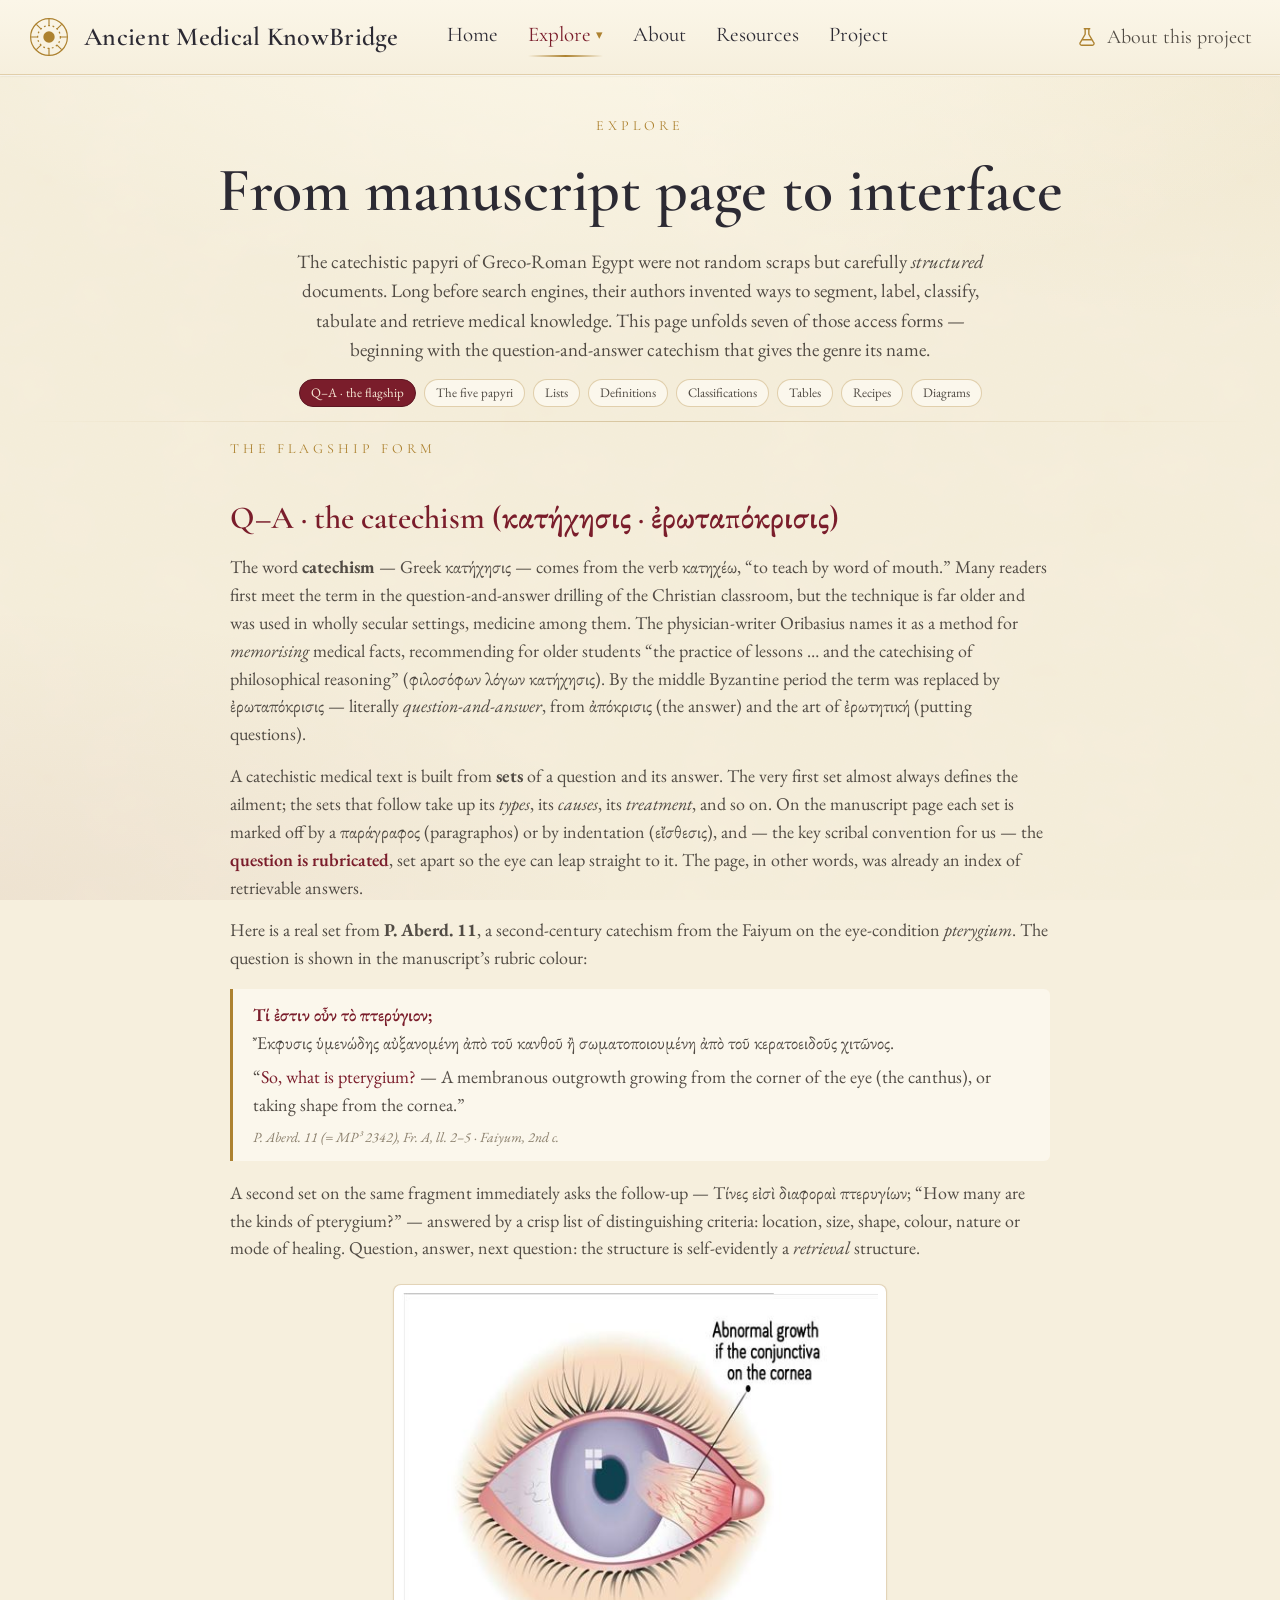
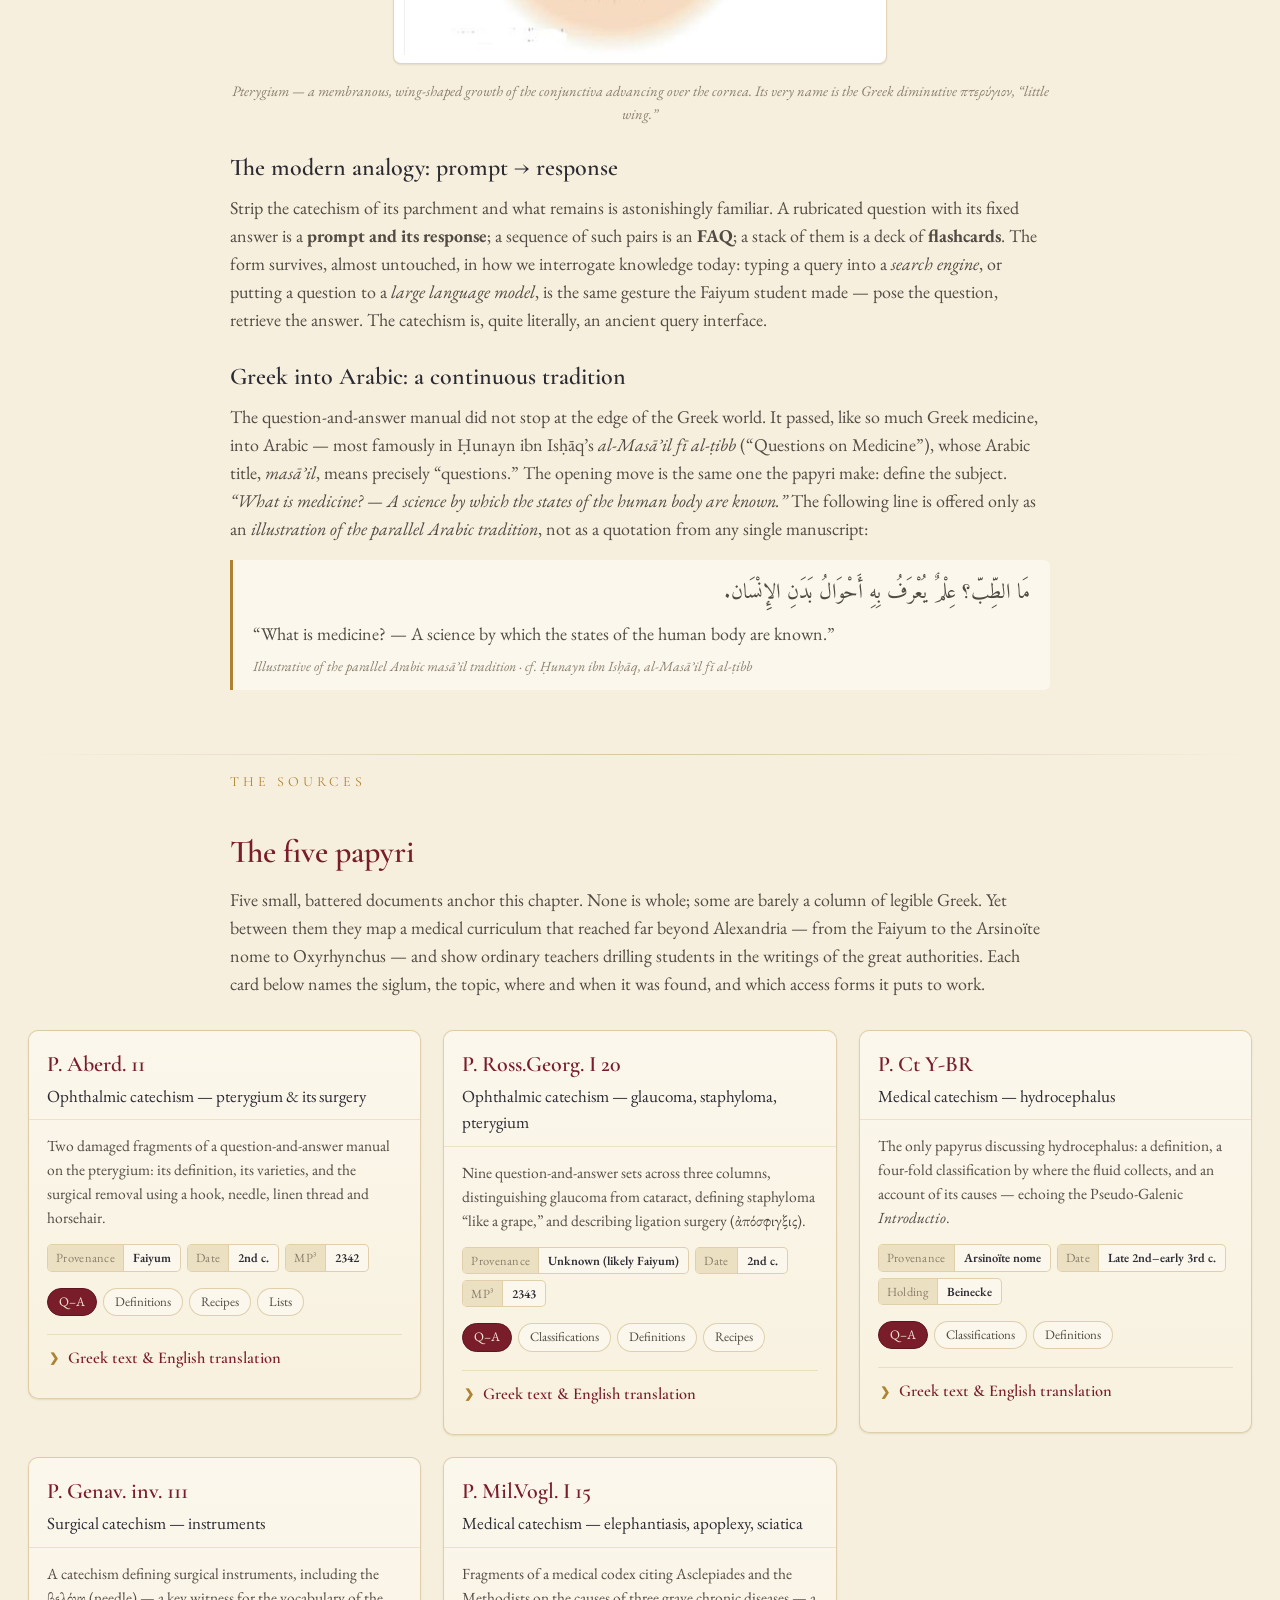
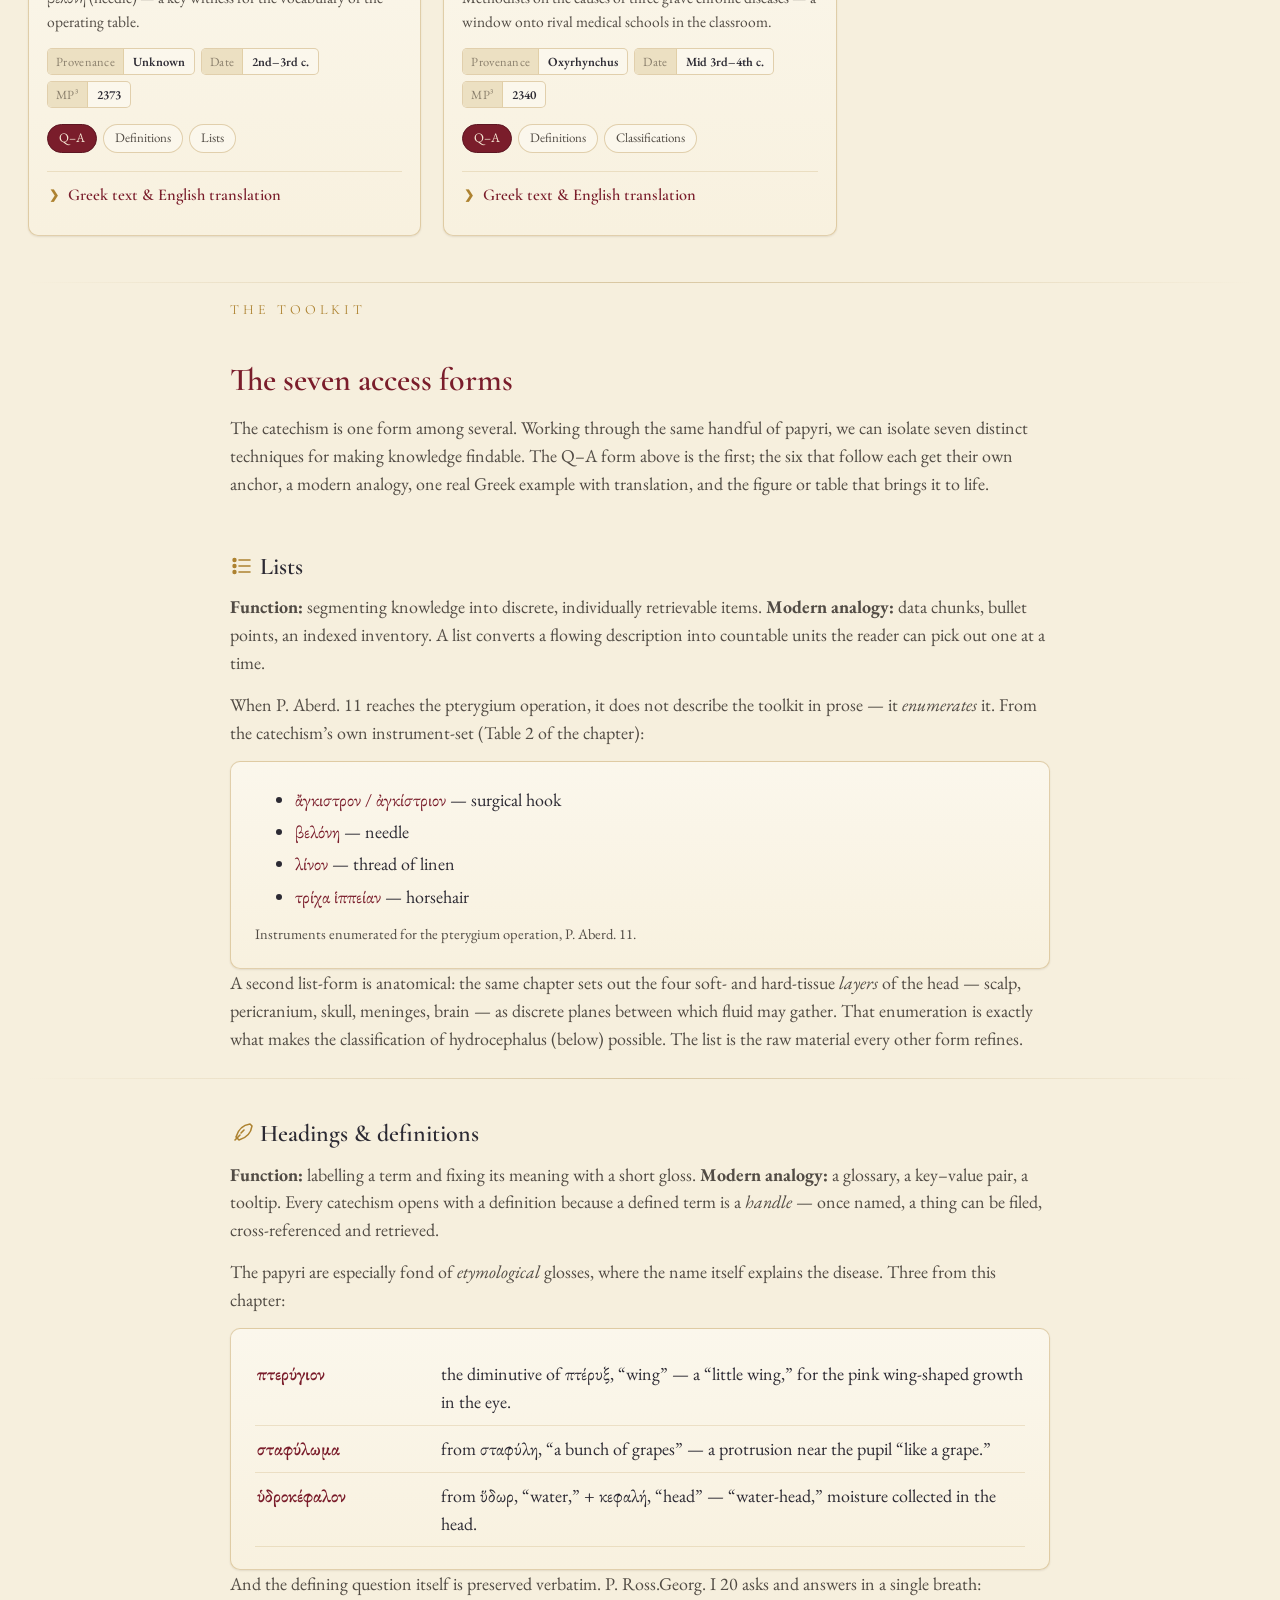
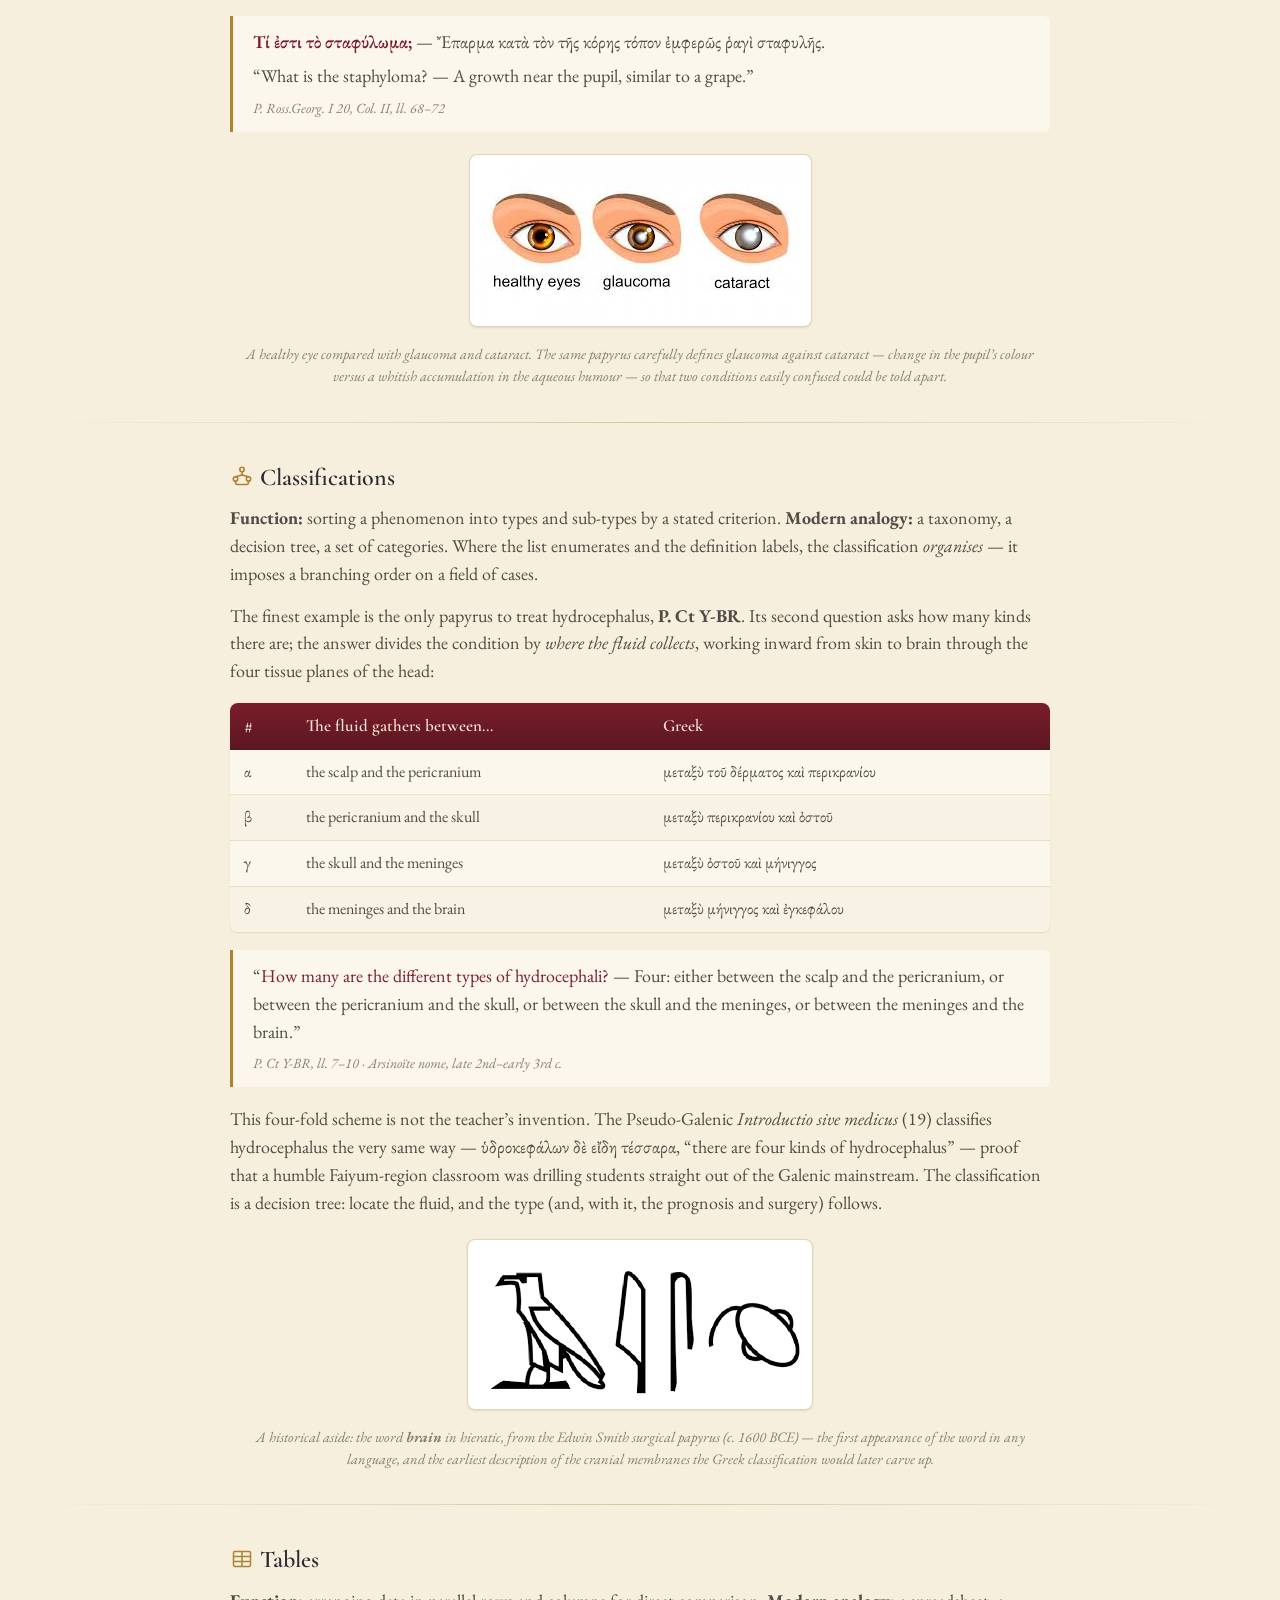
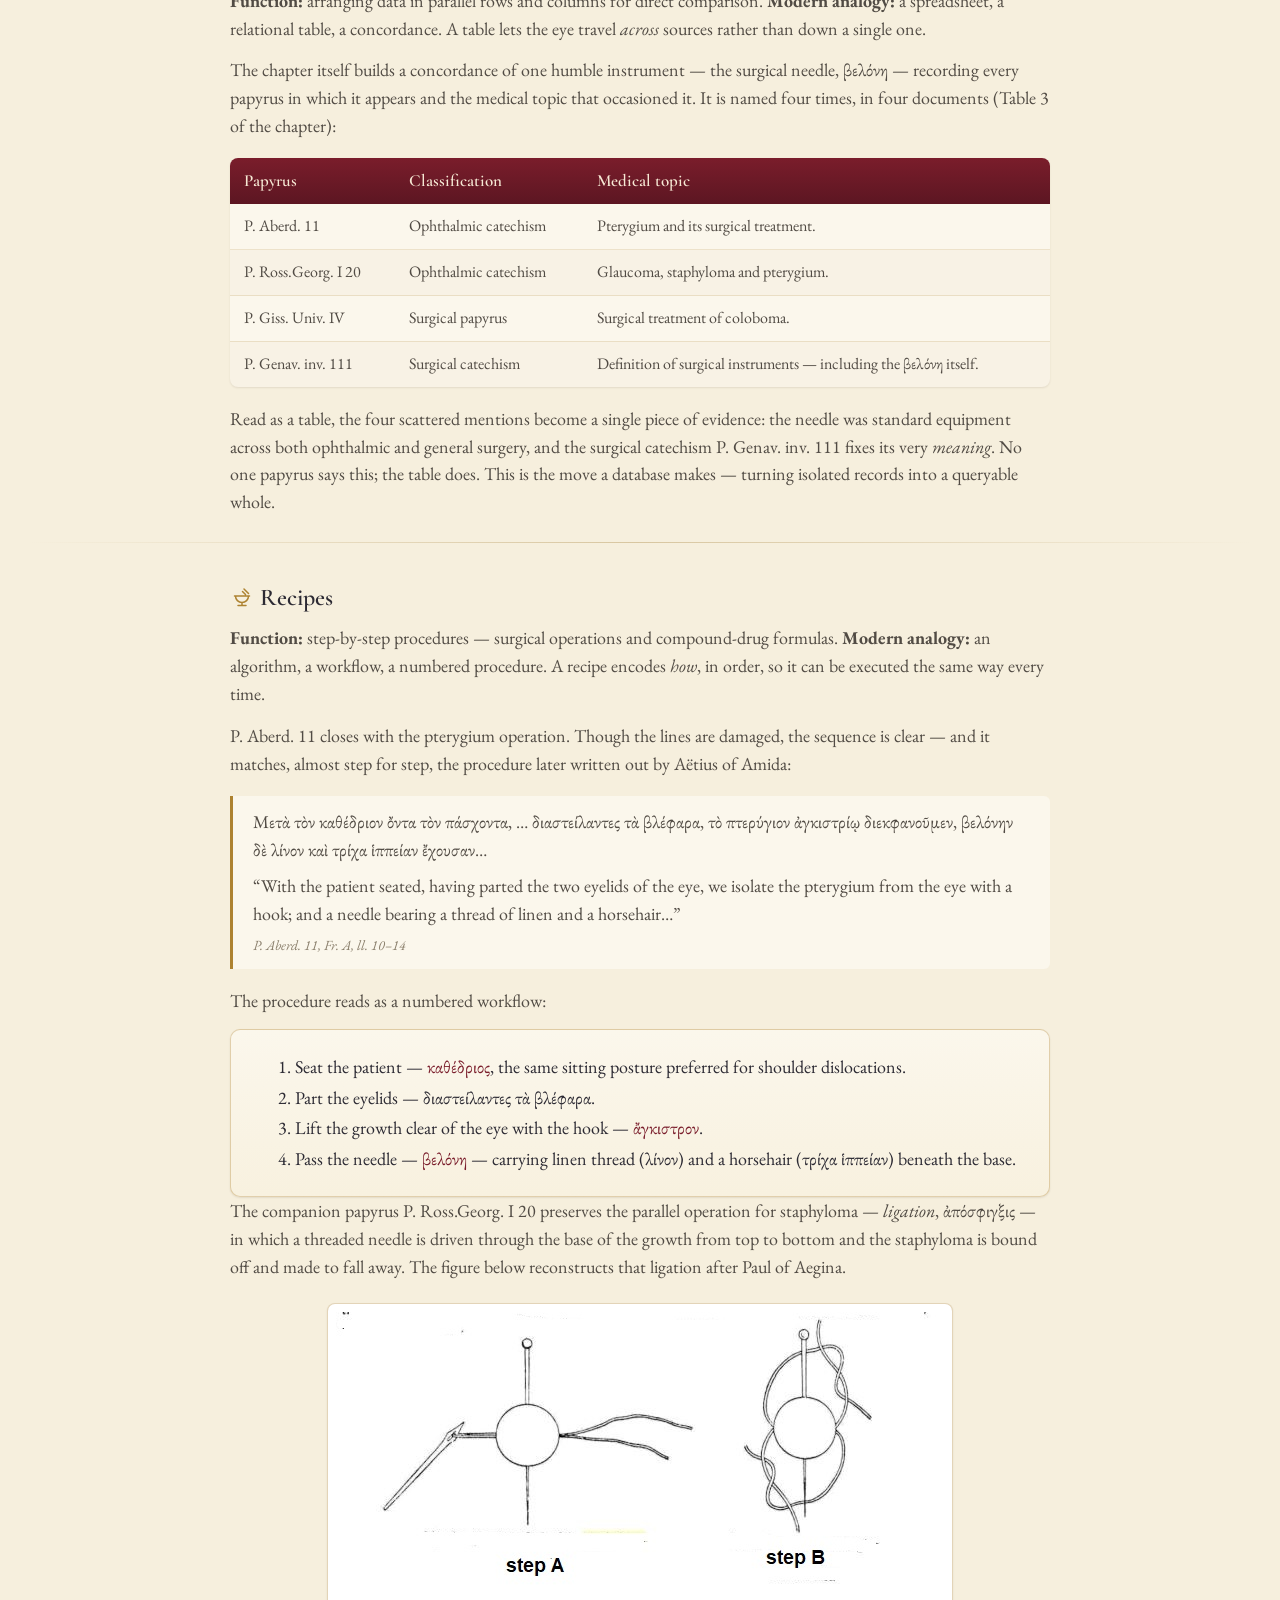
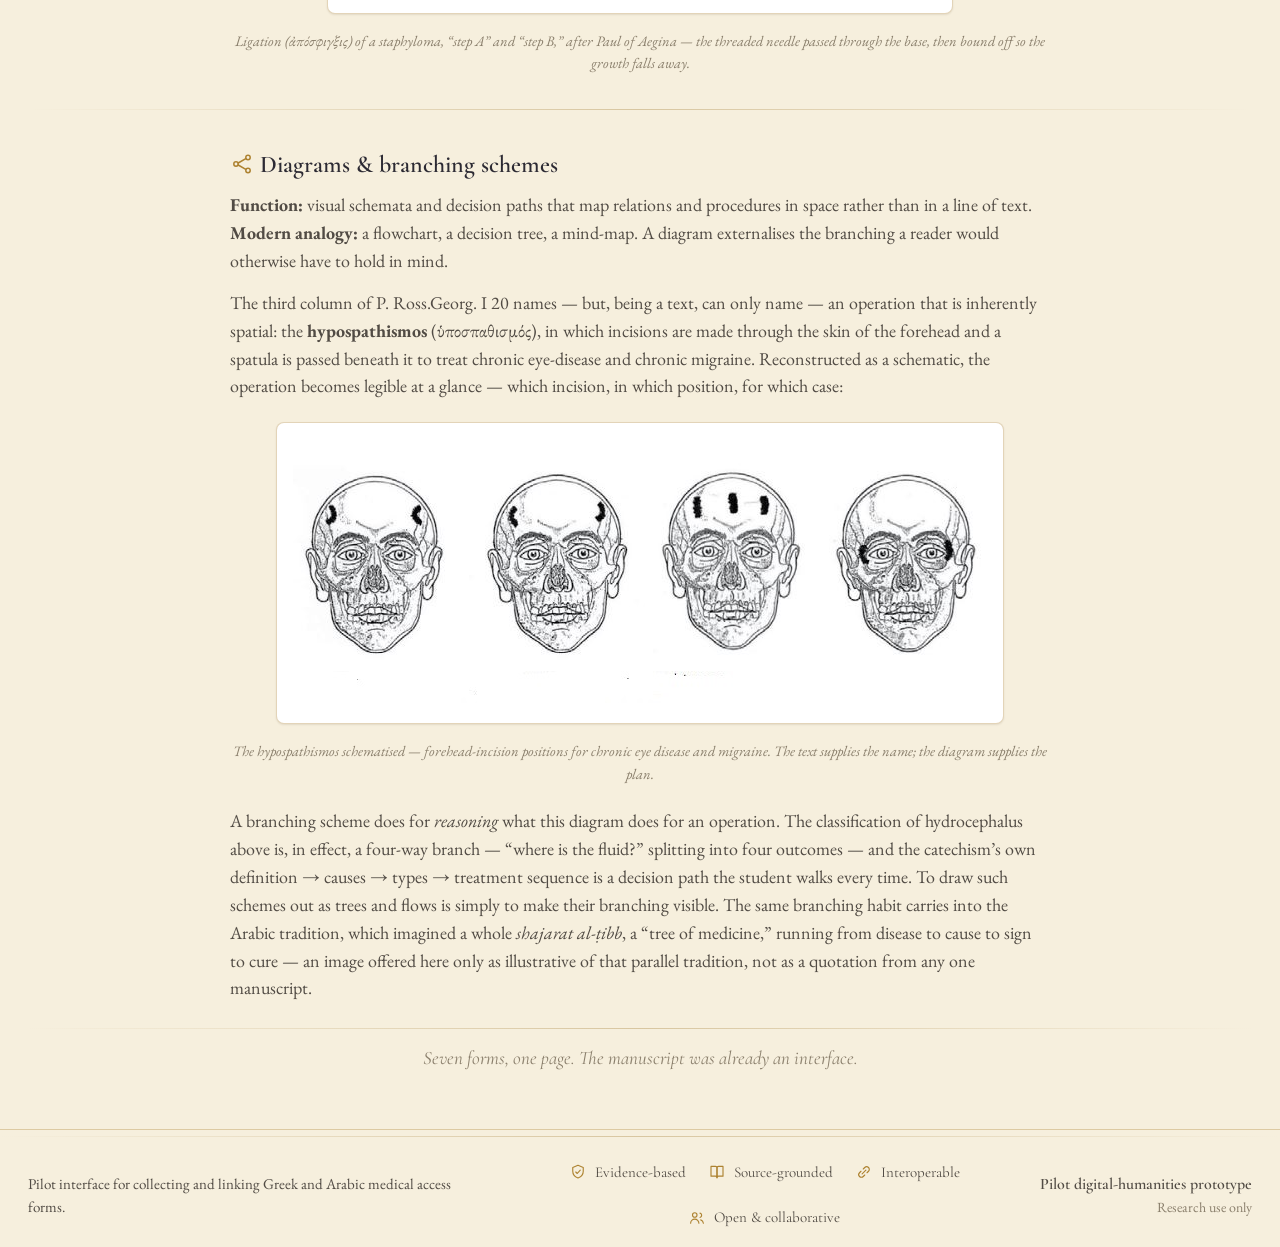
==== commit 1fd68b77: "Add Greek transcription & English translation to each papyrus card Pulled verbatim from the thesis c" ====
--- a/explore.html
+++ b/explore.html
@@ -107,6 +107,10 @@
         <div class="pp-meta" style="padding-top:0;">
           <span class="pill solid">Q–A</span><span class="pill">Definitions</span><span class="pill">Recipes</span><span class="pill">Lists</span>
         </div>
+        <details class="pp-text">
+          <summary>Greek text &amp; English translation</summary>
+          <div class="pp-text-body"><div class="pp-greek-label">Greek — transcription</div><div class="pp-greek greek">[….]  . ντο κ̣α̣ὶ τ. ο̣ε̣ι̣ [             ]<br><span class="paragraphos"></span><br>Τί̣ εστι ο̣υ̣̑ν̣  [τὸ πτερύγιον;]<br>Ἒκφυσ̣ι̣ς υμενώδης α[υξανομένη απὸ του̑]<br>κα̣ν̣θου̑ ἢ σωματοποι̣ [ομένη]<br><span class="ln">5</span>απὸ του̑ κερατοειδου̑ς [χιτω̑νος]<br><span class="paragraphos"></span><br>Τίνες  [εισὶ διαφοραὶ πτερυγίων;]<br>Διαφέρεται αὑτω̑ν τ̣ό̣[πῳ , μεγέθει , ]<br>σχήματι , χρώματ[ι , φύσει ἢ ανα]-<br>σκευῇ.     Χειρ[ουργία του̑ πτερυγίου.]<br><span class="paragraphos"></span><br><span class="ln">10</span>Μετὰ τὸν καθέδρειο̣[ν ὄντα τὸν πάσχοντα , εκ]<br>του̑ οφθαλμου̑ διφ[υη̑ βλέφαρα διαστείλαντες]<br>τὸ πτερύγιον δι̣[εκφανουμεν αγκι]-<br>στρίῳ, βελόνην̣ [δὲ λίνον καὶ τρίχα ἱππείαν]<br>ἔ̣χου̣σ̣α̣[ν<br><span class="ln">15</span>σεως. [<br>ματι.[<br>μεν κα̣ [<br>λ̣ε̣ιων̣.[<br>.ν ρει δ̣[ὲ<br><span class="ln">20</span>[..]..ι̣ [</div><div class="pp-trans-label">English translation</div><div class="pp-trans">So, what is pterygium?<br>Membranous outgrowth that develops from the angle of the eye (canthus) or that which takes shape from the cornea.<br>How many are the different cases of pterygium?<br>They differ between themselves according to the point in which they develop (location), size, shape, color, nature or healing.<br>Pterygium surgery.<br>After the patient is seated, having separated the two eyelids of the eye, we will isolate the pterygium from the eye with a hook, and a needle having a thread of linen and a horsehair……</div><div class="pp-cite">P. Aberd. 11, Fragment A &middot; Chapter 1, &ldquo;Catechistic papyri&rdquo;</div></div>
+        </details>
       </div>
 
       <div class="papyrus">
@@ -123,6 +127,10 @@
         <div class="pp-meta" style="padding-top:0;">
           <span class="pill solid">Q–A</span><span class="pill">Classifications</span><span class="pill">Definitions</span><span class="pill">Recipes</span>
         </div>
+        <details class="pp-text">
+          <summary>Greek text &amp; English translation</summary>
+          <div class="pp-text-body"><div class="pp-greek-label">Greek — transcription</div><div class="pp-greek greek"><span class="ln">55</span>γλαυκην συμπ[ασαν κορην κυ]-<br>κλωθεν περι γρ[αφειν.       ]<br>Τινι [τροπῳ το γλαυ]-<br>κωμα [διαφερει του υ]-<br>ποχυμ[ατος ; ]<br><span class="ln">60</span>γ[λ]αυκην , [τ]ο δ[ε υποχυμα]<br>ἀργου υγ[ρου] ἐστ[ι συστασις]<br><span class="ln">65</span>κατα τον της [κορης τοπον]<br>ἐμποδιζουσα τ[ο οραν ἢ το τρα]-<br>νως οραν. Ἒτι το μεν γλαυ[κωμα ἐστι με]-<br>τακατασκευη [........της]<br>κορης ἐκ μελα[ινης χροας]<br>εἰς<br>[Τ]ι ἐσ[τι το σταφυ]-<br>λωμα ;<br><span class="ln">70</span>Ἒπαρμα κατα τ[ον της κορης]<br>τοπον ἐμφερω[ς ῥαγί σταφυ]-<br>λῆς.<br>Πως γ[ινεται το στα]-<br>φυλωμ[α ;      ]<br><span class="ln">75</span>Ἤτοι δι ̓ ἀτονιαν [του κερατο]-<br>ειδους χιτωνο[ς ῥήξεως γε]-<br>[γ]ενμενης , ἤ δ[ια ῥευματισ]-<br>μόν πολυχρονει[ον ἔκ]-<br>λυσιν.<br><span class="ln">80</span>Τιν[ι διαφερουσι τα]<br>σ[τ]αφυ[λωματα ;       ]<br>Διαφερου[σι]ν [αυτων μεγε]-<br>θε[ι], ψρωματι , [φ]υσ[ει, τοπῳ.]<br>Χειρο[υργια του]<br><span class="ln">85</span>[σ]τα[φ]υ[λωματος.]<br>Βελονην δει ὠ[θεῖν δια της]<br>βασεως του σταφ[υλω σταφ[υλωματος]<br>ἄνωθεν κατω , [δια δε του ἐν αὐ]-<br>τῃ ρηγμο[υ] ετε[ραν βελονην]<br><span class="ln">90</span>διπλουν [ἔχουσαν το λινον<br>ἀπο μικ[ρου κανθου περι]-<br>βαλλομε[νοι δε το σταφυλωμα]<br>[ἀ]ποσφιγγομεν.<br>Τι ἐστ[ι το πτερυ]-<br><span class="ln">95</span>γιον΄;<br>Ἔκφυσις ὑμενώ[δης ἀπο του]<br>κανθου ηὐξημέ[νη.  ]<br>Πω[ς γινεται το]<br>π[τερυγιον ;]<br><span class="ln">100</span>Ἤτοι [σ]αρκος αὔ[ξησις της]<br>ὑπό του κανθο[υ μεν σωματο]-<br>ποιουμενου , γ[ινεται δε και]<br>ὑπό του κερατοειδους χιτω]-<br>νος<br><span class="ln">105</span>Τ[ίνι διαφέρουσι τὰ]<br>π̣[τερύγεια;  ]<br>Διαφέρου̣[σιν αὑτῶν μεγέ]-<br>θει, σχήμα[τι, τόπῳ, χρωμάτι]<br>ἢ φύσει.<br><span class="ln">110</span>χ[ειρουργία τοῦ]<br>[πτερυγείου]<br>Διαστείλα̣[ντες τὰ βλέφαρα, τὸ]<br>πτερύγει[ον ἀγκίστρῳ ἐκ τοῦ]<br>ὀφθαλμοῦ [ἀναδεξάμενοι]<br><span class="ln">115</span>διεκφ̣αν̣[οῦμεν.]<br>C0l.III<br>μ[    των ῥ]ευμα-<br>τ[ι]σμ[ῶν]<br>χρονιων ὄντων ἔκλη-<br>ψις των κ[ατ]α την ἐπιφ[α]-<br><span class="ln">120</span>[ν]ειαν ἀγγειων και δια [π]υ[ρη]-<br>νοειδων καυτηρι[ω]ν κ[αυ]-<br>[σ]ις.Ἐνίοτε δε και ἀποσφ[ιγ]-<br>[ξ]ις και ἐκτομη.<br>τρόπος ὑπο[σ]π[α]-<br><span class="ln">125</span>θισμου.</div><div class="pp-trans-label">English translation</div><div class="pp-trans">(Is it impossible?) to cure the pupil that is completely gray-blue in color (glaucoma).<br>How is the glaucoma different from the cataracts?<br>Furthermore, glaucoma is a change (?) in the black color of the pupil to light blue, while the cataract is a whitish accumulation in the aqueous humour of the pupil, which prevents seeing or see clearly.<br>What is the staphyloma?<br>A growth near the pupil, similar to a grape.<br>How does the staphyloma occur?<br>Due to a debilitation of the cornea, having a rapture occurred in (?), or due to secretions that have lasted for a long-time causing weakening<br>How do staphyloma cases differ?<br>They differ in size, color, nature and location.<br>Surgery of the staphyloma.<br>Pierce the base of the staphyloma with a needle, from top to bottom, and pass double thread through the incision with another needle in the canthus enveloping the staphyloma.<br>What is the pterygium?<br>It is a membranous excrescence growing from the canthus.<br>How does pterygium develop?<br>It is a growth of flesh takes wing shape starting from the canthus, but also starts from the cornea.<br>How do the pterygium’s kinds differ?<br>They differ in size, shape, location, color or nature.<br>Surgery of pterygium.<br>Separate the eyelids with a hook, and isolate the pterygium from the eye.<br>……secretions (ophthalmic).<br>If they are chronic, isolate the superficial vessels and cauterize them with the cautery &quot;in the shape of a kernel &quot;.<br>Sometimes (also necessary) ligation and removal. Made (to operate) the hypospathismos.</div><div class="pp-cite">P. Ross.Georg. I 20, Col. II&ndash;III, ll. 55&ndash;125 &middot; Chapter 1</div></div>
+        </details>
       </div>
 
       <div class="papyrus">
@@ -139,6 +147,10 @@
         <div class="pp-meta" style="padding-top:0;">
           <span class="pill solid">Q–A</span><span class="pill">Classifications</span><span class="pill">Definitions</span>
         </div>
+        <details class="pp-text">
+          <summary>Greek text &amp; English translation</summary>
+          <div class="pp-text-body"><div class="pp-greek-label">Greek — transcription</div><div class="pp-greek greek">].[<br>]δεν<br>[τί ἐστι τὸ ὑγρὸν ὅν]<br>[ἔν τινι μέρει τῆς κεφ]α̣λῆς;<br><span class="ln">5</span>[τὸ πάθος προσαγορεύεται] ὑδροκέ [φαλον]<br>[διὰ τὸ ὑγρὸν ἐν κεφαλῇ συ]λλεγόμενον·<br>[πόσαι αἱ διαφοραὶ τῶν ὑδρ]ο̣κεφάλων ;<br>[τέσσαρες ἢ γὰρ μεταξὺ τοῦ] δέρματος καὶ<br>[περικρανίου ἤ καὶ ὀ]σ̣τ̣οῦ ἢ μεταξύ<br><span class="ln">10</span>ὀστοῦ καὶ μήνιγγος ἤ ἐγ]κεφάλου.<br>πόσαι εισι] αι [αιτι]α[ι] ; <br>]ποστειν    [<br>λε]γεται την συλλο-<br>γην ειναι εξ αδηλου αιτια]σ   η εκ πρ[ο]δηλου<br><span class="ln">15</span>]τατον τοπον αγη<br>]μεταβαλοντος σ ει[ς]<br>]ευρισκεται τα ουλ[α]<br>]  αθεραπευτος .<br>]τερηδων<br><span class="ln">20</span>]τερηδων[</div><div class="pp-trans-label">English translation</div><div class="pp-trans">[What is the moisture that is in some part] of the head?<br>[The disease is called] hydrocephalus because of the moisture being collected in the head.<br>[How many are the different types] of hydrocephali?<br>[Four: either between] the scalp and [the pericranium, or between the pericranium and] the skull, or between [the skull and the meninges, or [between the meninges and the] brain.<br>How many are the causes?<br>… It is said that the accumulation [exists from either an unclear cause or from a clear one. … the most … place …, with [the fluid?] turning toward ?..., it is discovered that the gums … . … is untreatable.<br>[What is] teredon ? … teredon [</div><div class="pp-cite">P. Ct Y-BR, ll. 1&ndash;20 &middot; Chapter 1</div></div>
+        </details>
       </div>
 
       <div class="papyrus">
@@ -155,6 +167,10 @@
         <div class="pp-meta" style="padding-top:0;">
           <span class="pill solid">Q–A</span><span class="pill">Definitions</span><span class="pill">Lists</span>
         </div>
+        <details class="pp-text">
+          <summary>Greek text &amp; English translation</summary>
+          <div class="pp-text-body"><div class="pp-text-note">The transcription of this papyrus is edited in the chapter on <em>Surgery</em>, not in Chapter&nbsp;1; here it stands only as a witness for the surgical needle (<span class="greek">&beta;&epsilon;&lambda;&#972;&nu;&eta;</span>). No Greek text is reproduced in this chapter.</div></div>
+        </details>
       </div>
 
       <div class="papyrus">
@@ -171,6 +187,10 @@
         <div class="pp-meta" style="padding-top:0;">
           <span class="pill solid">Q–A</span><span class="pill">Definitions</span><span class="pill">Classifications</span>
         </div>
+        <details class="pp-text">
+          <summary>Greek text &amp; English translation</summary>
+          <div class="pp-text-body"><div class="pp-sec-label">I. Elephantiasis (recto)</div><div class="pp-greek-label">Greek — transcription</div><div class="pp-greek greek"><span class="ln">1</span>̣     τ̣οι̣<br>τὰ ὦτα \  ̣/<br>ἐλεφαντι]άσεως<br><span class="ln">5</span>[. . . . ]ων αἰτίαν οἱ μ[ὲν . . . .  ]<br>[ . . . . .  ]πη χυμῶν τ̣[ . . . .  ]<br>[ . . . . κ]ατὰ δὲ τοὺς Μ[εθοδικοὺς . . . . ]<br>[ . . . . .  κα]τ̣ὰ φύσιν εἰς τ̣[  . . . .  ](*)<br>[ . . . .  θεραπεύ]ειν τοὺς ἐλε[φαντιῶντας; . . . .  ]<br><span class="ln">10</span>[ . . . .  ἰατρ]ῶ̣ν ἀπηγόρευ[σαν](*) [ . . .  ]<br>[  . . . . .  ]κατασκευη̣[  . . . .  ]<br>[  . . . .  ]  ̣ ἐν γὰρ φλεβοτομί̣α̣[ι  . . . .  ]<br>[  . . . . . .  ]  ̣ τὴν δὲ ἐνκεχρονισ̣[μένην  . . . . . ]<br>[  . . . .  ]  ̣ω· δρώπακας γὰρ καὶ παροπτ̣[ήσεις  . . . .  ]<br><span class="ln">15</span>[  . . . .  ] ἀπὸ ῥαφα[ν]είδων ἔμετον κ[αὶ  . . . .  ]<br>[  . . .  παρ(?)]αλαμβάνομεν(*). τὰ γὰρ μεγάλα̣ [  . . . .  ]<br>[. . ιc]χυραc δειται θεραπειαc.  𝈠  [  (ωαψ.)  ]</div><div class="pp-trans-label">English translation</div><div class="pp-trans">The auricles of the heart ……the elephantiasis …. the etiology ….the humors ..according to Methodists ….against the joint …..[how the elephantiasis treated ?.  ] forbidden by physicians ….[  . . . . .  preparation ….. in particular phlebotomy …..the chronic ….pitch-plaster, and half burnt ……vomiting with Radish-oil  …. and ……..although we get the larger ......urine retention . Requires a powerful treatment.</div><div class="pp-sec-label">II. Apoplexy (recto)</div><div class="pp-greek-label">Greek — transcription</div><div class="pp-greek greek">[τι ἐc]τιν ἀποπληξια ;   παραλυcι[c μετα δια-]<br>[cτρ]οφηc προcωπου και καταφορ[αc ±6      ]<br><span class="ln">20</span>[ . . . .]μενηc. . 𝈠  τιc αἰτια ἀπο[πληξιαc;  κα- ]<br>[τ’ Ἀc]κληπιαδην cυνεκτικη ἐcτι[ν ἡ ἔνcταcιc]<br>[των] ὄγκων ἐν λογῳ θεωρητοι[c ποροιc κα-]<br>[τα τα ] νεῦρα, δι’ ἣν αἰτιαν ἐνκριν[ει      ±  8]<br>[ . . . . ]ν γινεcθαι τηc παρεcεωc κ[ατα δε ±5]<br><span class="ln">25</span>[ . . . . .]. ἔνχρονοc τυλωδεια των π[</div><div class="pp-trans-label">English translation</div><div class="pp-trans">What is apoplexy? Paralysis of the face and loss of consciousness ….<br>What is the cause of apoplexy? According to Asclepiades, the cohesive (cause) is [obstruction] of the corpuscles in [pores] intelligible to reason [in the] nerves, through which cause, …. he judges [....] of paralysis to occur. According to [N.] (the cause is) a chronic callosity of the ...&quot;</div><div class="pp-sec-label">III. Sciatica (verso)</div><div class="pp-greek-label">Greek — transcription</div><div class="pp-greek greek">[𝈠 τic αἰτια ἰcχ]ιαδοc ;         [οἱ μεν ἀρχαιοι]<br><span class="ln">10</span>[ . . . . . . . . ]τιον ἔφαcαν γινεc[θαι αὐτην ὑπο]<br>[φλεγματικωτε]ρων ὑγρων και δρειμ[εω]ν [περι]<br>[των κατ ̓ ἴcχια] μυων κατα δε Ἀcκληπιαδην [cυ-]<br>[νεκτικη ἡ των] λογῳ θεωρητων ὄγκων ἐνc[τα-]<br>[cιc κατα το]υc ψοειταc μυαc. οἱ δε Μεθοδ[ικοι]<br><span class="ln">15</span>[. . . . . . . . . . . . .]αντο. 𝈠        τινα [c]ημεια ἰ[c]χια[δοc ;]</div><div class="pp-trans-label">English translation</div><div class="pp-trans">“ [what is the cause] of sciatica? [The ancients ….] said that it is caused [by rather phlegmatic] and acrid humours in the muscles [around the loins]. According to Asclepiades [the cohesive (cause)] is obstruction of the corpuscles intelligible to reason [in] the psoas muscles. The Methodists ….”</div><div class="pp-cite">P. Mil.Vogl. I 15 &middot; Chapter 1, &ldquo;Catechistic papyri&rdquo;</div></div>
+        </details>
       </div>
 
     </div>
--- a/styles.css
+++ b/styles.css
@@ -388,6 +388,37 @@
 .muted { color: var(--ink-faint); }
 .sr-only { position: absolute; width: 1px; height: 1px; padding: 0; margin: -1px; overflow: hidden; clip: rect(0,0,0,0); border: 0; }
 
+/* =====================  Papyrus text (Greek + translation)  ========= */
+.gallery { align-items: start; }
+.pp-text { border-top: 1px solid var(--line-soft); margin: 2px 18px 16px; }
+.pp-text > summary {
+  cursor: pointer; list-style: none; padding: 11px 2px;
+  font-family: var(--display); font-weight: 600; font-size: 16.5px; color: var(--burgundy);
+  display: flex; align-items: center; gap: 9px; user-select: none;
+}
+.pp-text > summary::-webkit-details-marker { display: none; }
+.pp-text > summary::before { content: "\276F"; font-size: 12px; color: var(--gold); transition: transform .15s ease; }
+.pp-text[open] > summary::before { transform: rotate(90deg); }
+.pp-text-body { padding: 2px 2px 6px; }
+.pp-sec-label {
+  font-family: var(--display); font-weight: 600; color: var(--ink); font-size: 16px;
+  margin: 14px 0 6px; padding-top: 10px; border-top: 1px dotted var(--line-soft);
+}
+.pp-text-body > .pp-sec-label:first-child { border-top: 0; padding-top: 0; margin-top: 2px; }
+.pp-greek-label, .pp-trans-label {
+  font-family: var(--display); font-style: italic; font-size: 13px; color: var(--ink-faint); margin: 9px 0 4px;
+}
+.pp-greek {
+  font-family: var(--greek); font-size: 13px; line-height: 1.95; color: #46331f;
+  background: repeating-linear-gradient(0deg, rgba(122,29,43,0.05) 0 1px, transparent 1px 25px), #ece0c0;
+  border: 1px solid var(--line-soft); border-radius: 6px; padding: 11px 13px; overflow-x: auto;
+}
+.pp-greek .ln { color: var(--ink-faint); font-size: 10px; margin-right: 8px; vertical-align: 1px; user-select: none; }
+.pp-greek .paragraphos { display: inline-block; width: 44%; border-bottom: 1px solid var(--gold-soft); opacity: .6; margin: 4px 0; vertical-align: middle; }
+.pp-trans { font-size: 15px; color: var(--ink-soft); line-height: 1.55; }
+.pp-cite { font-size: 12.5px; color: var(--ink-faint); font-style: italic; margin-top: 9px; }
+.pp-text-note { font-size: 14.5px; line-height: 1.5; padding: 4px 2px 8px; color: var(--ink-soft); }
+
 /* =====================  Responsive  ================================ */
 @media (max-width: 1200px) {
   .explorer-grid { grid-template-columns: 1fr; }
